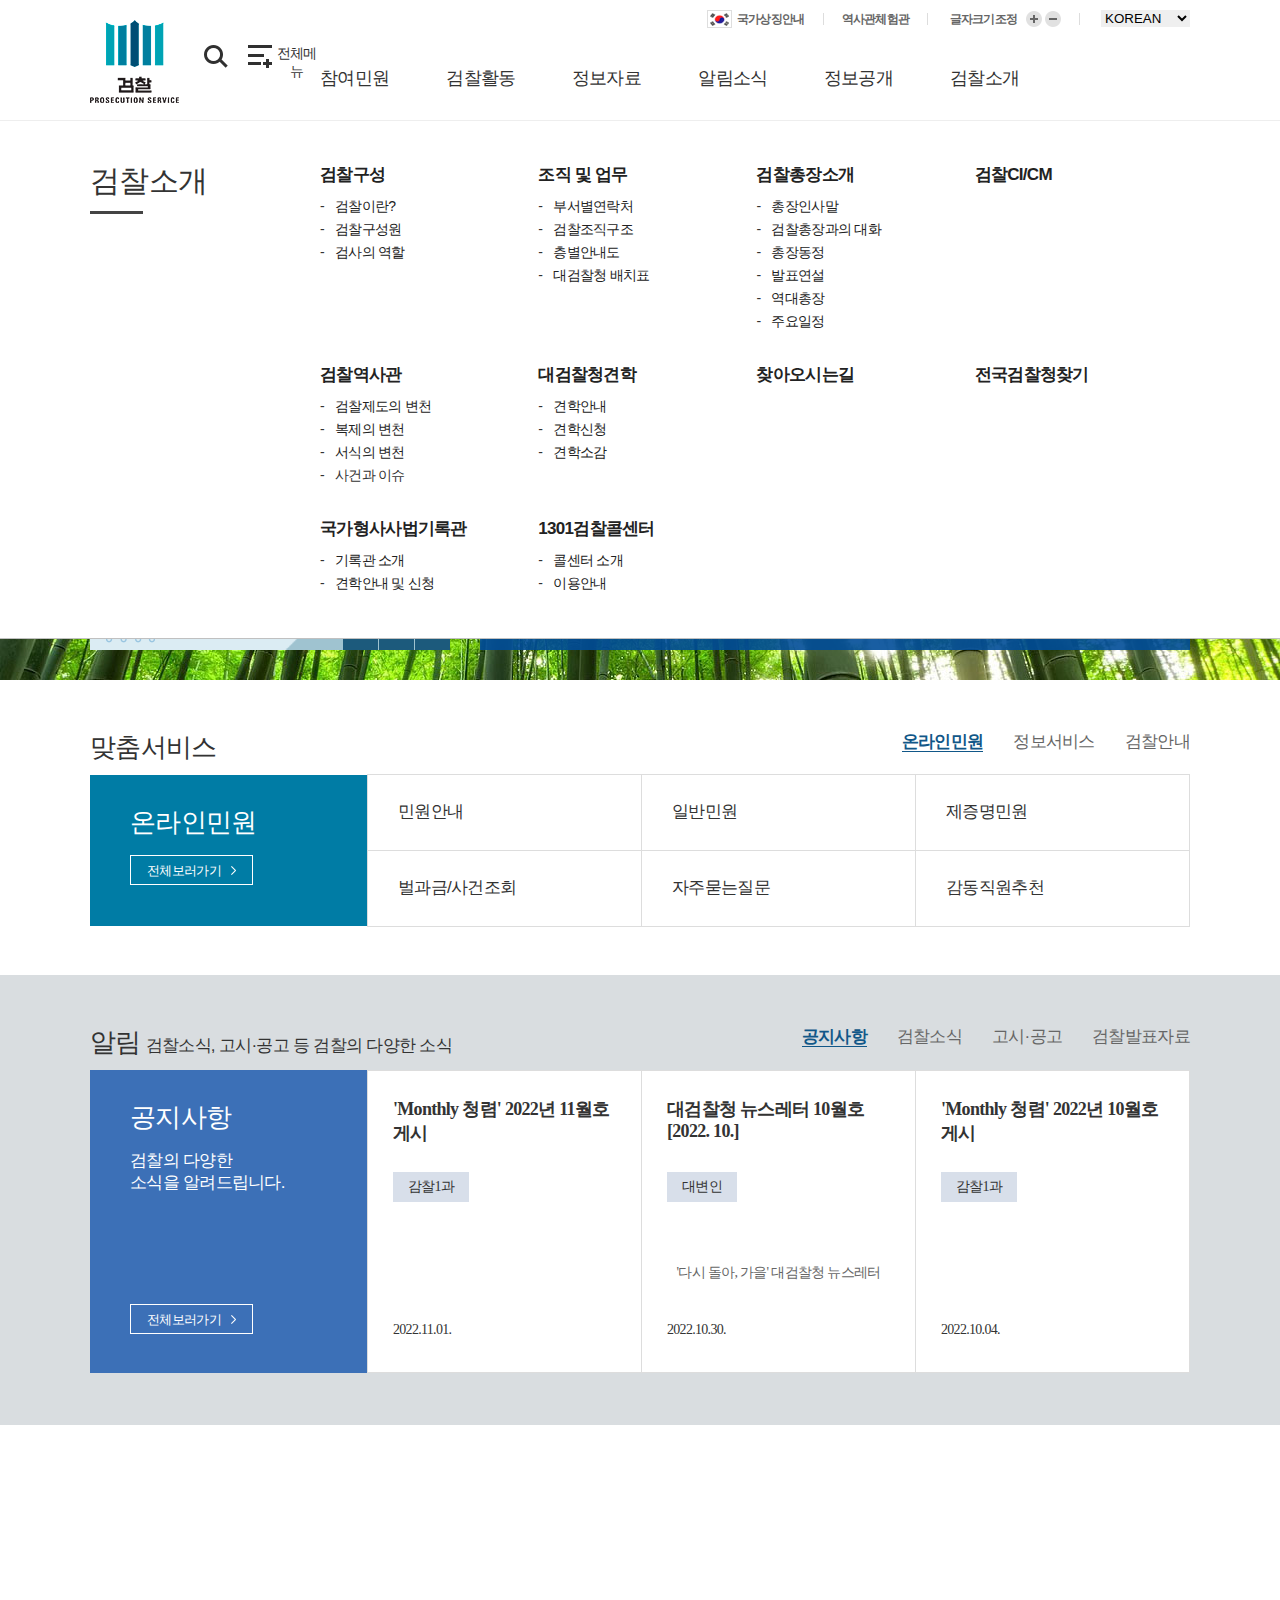
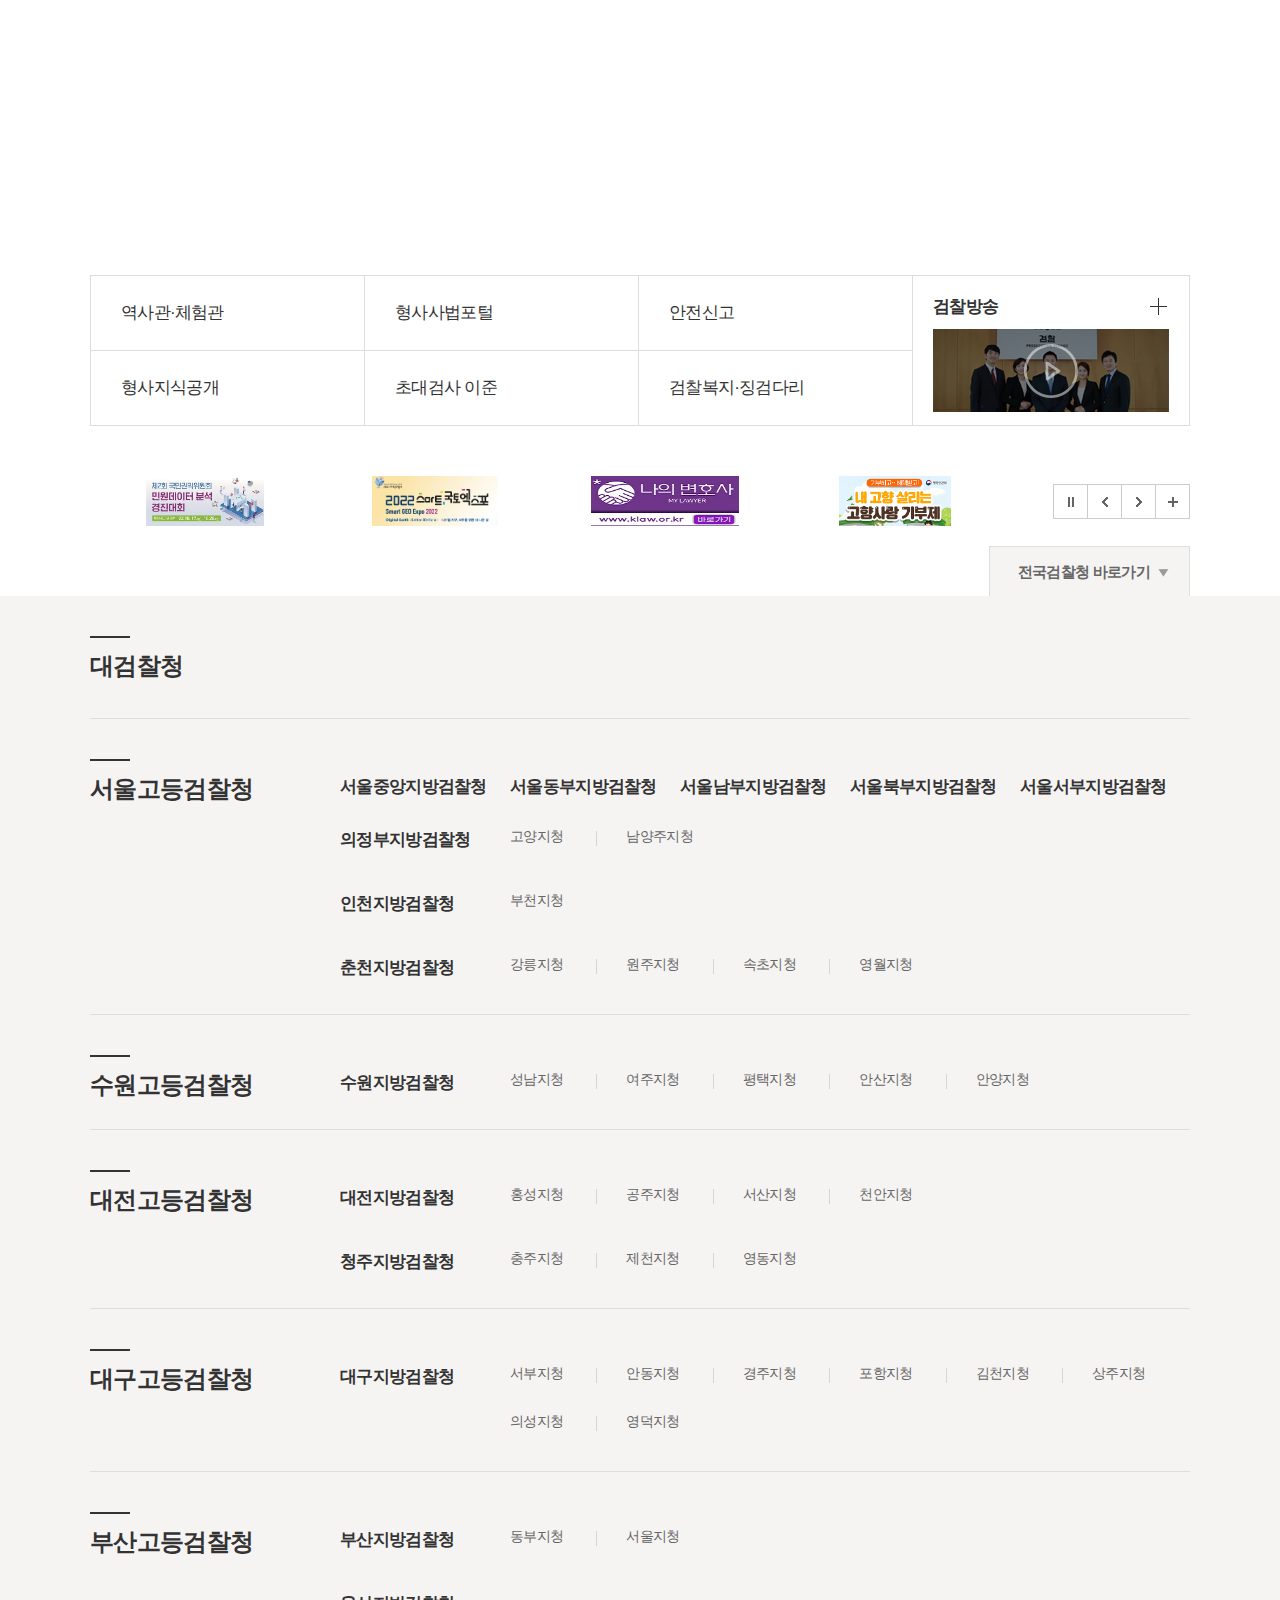
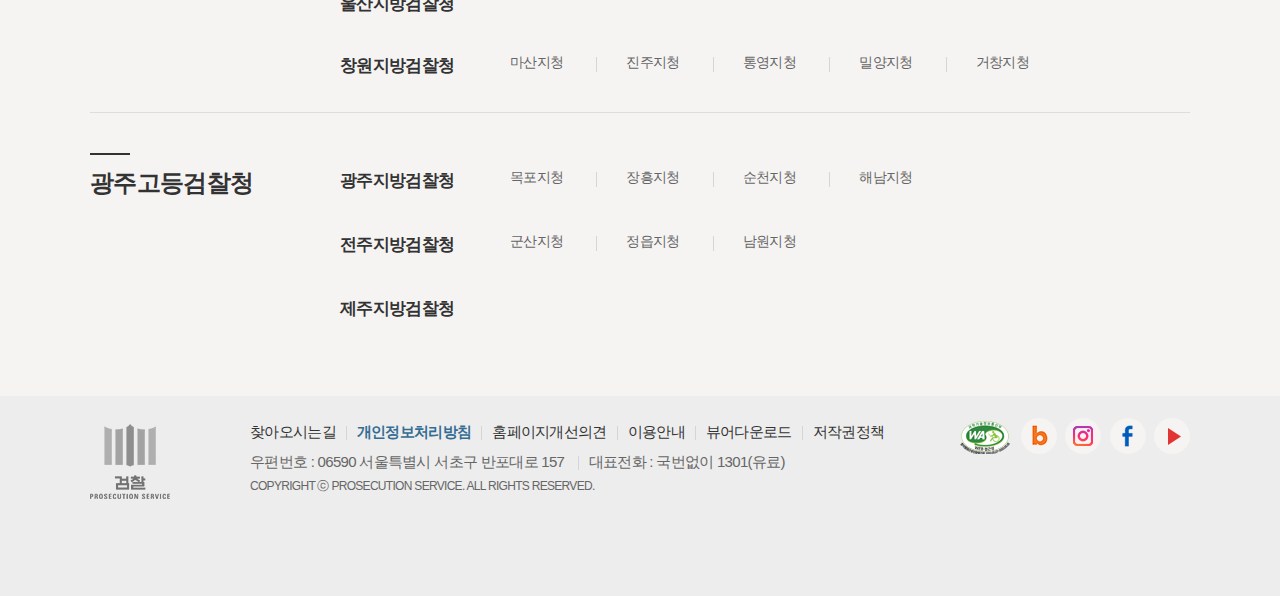
==== index.html @ 556a0e8b "프로젝트 css" ====
<!DOCTYPE HTML>
<html lang='ko'>
<head>
	<title>대검찰청</title>
	<meta charset='utf-8'>
	<meta name='Viewport' content='width=device-width, initial-scale=1.0, minimum-scale=1.0, maximum-scale=1.6'>
	<meta name='Title' content='대검찰청'>
	<meta name='Subject' content='대검찰청 클론코딩'>
	<meta name='Keywords' content='html5, css3, 웹표준, 관공소, 대검찰청'>
	<meta name='Author' content='gayeon'>
	<meta name='Publisher' content='gayeon'>
	<meta name='Description' content='웹접근성, 웹표준을 준수한 대검찰청 클론코딩 입니다.'>
	<meta name='Author-Date' content='2022/10/28'>
	<meta name='Robots' content='index,follow'>

	<link href="https://hangeul.pstatic.net/hangeul_static/css/nanum-square.css" rel="stylesheet">

	<link rel='stylesheet' href='css/reset.css'>
	<link rel='stylesheet' href='css/style.css'>
	
	<script type="text/javascript" src="https://dapi.kakao.com/v2/maps/sdk.js?appkey=0123ed88b43f3fb785af9c411b5b0fa8"></script>
	<script src="https://code.jquery.com/jquery-3.6.1.min.js"></script>
	<script src="./js/script.js" defer></script>

	<link rel='stylesheet' href='https://use.fontawesome.com/releases/v5.5.0/css/all.css' integrity='sha384-B4dIYHKNBt8Bc12p+WXckhzcICo0wtJAoU8YZTY5qE0Id1GSseTk6S+L3BlXeVIU' crossorigin='anonymous'>
	<link rel="stylesheet" href="https://cdnjs.cloudflare.com/ajax/libs/font-awesome/4.7.0/css/font-awesome.min.css">
</head>

<body>
	<ul id="skip">
		<li><a href="#header">헤더 바로가기</a></li>
		<li><a href="#nav">메뉴 바로가기</a></li>
		<li><a href="#content">내용 바로가기</a></li>
	</ul>
	<div id="wrap">
		<header id="header" class="header">
			<div class="container">
				<h1 class="logo"><a href="index.html" title="logo"><img src="./img/bg_logo.png" alt="로고"></a></h1>
				<div class="top">
					<ul>
						<li><a href="#" class="nation">국가상징안내</a></li>
						<li><a href="#">역사관체험관</a></li>
						<li class="zoom">
							<span>글자크기조정</span>
							<a href="javascript:" class="zoom-in">글자크기 더 크게</a>
							<a href="javascript:" class="zoom-out">글자크기 더 작게</a>
						</li>
						<li>
							<select name="lgSelect" id="lgSelect" title="언어선택">
								<option value="korean">korean</option>
								<option value="english">english</option>
								<option value="chinese">chinese</option>
								<option value="japanese">japanese</option>
							</select>
						</li>
					</ul>
				</div>
				<nav id="nav" class="gnbWrap">
					<div class="gnbArea">
						<ul id="gnb" class="menu active">
							<li class="dep1">
								<a href="#" title="참여민원">참여민원</a>
								<div class="dep2Box">
									<div class="dep2List">
										<span>참여민원</span>
										<div class="scroll">
											<ul>
												<li class="dep2 sub">
													<a href="#" title="민원안내">민원안내</a>
													<ul>
														<li class="dep3"><a href="#" title="민원사무 안내">민원사무 안내</a></li>
														<li class="dep3"><a href="#" title="민원서식 내려받기">민원서식 내려받기</a></li>
														<li class="dep3"><a href="#" title="사건처리절차 안내">사건처리절차 안내</a></li>
														<li class="dep3"><a href="#" title="민원서비스헌장">민원서비스헌장</a></li>
														<li class="dep3"><a href="#" title="민원안내전화">민원안내전화</a></li>
														<li class="dep3"><a href="#" title="적극행정제도 소개">적극행정제도 소개</a></li>
														<li class="dep3"><a href="#" title="적극행정 소식란">적극행정 소식란</a></li>
													</ul>
												</li>
												<li class="dep2 sub">
													<a href="#" title="일반민원">일반민원</a>
													<ul>
														<li class="dep3"><a href="#" title="이용안내">이용안내</a></li>
														<li class="dep3"><a href="#" title="민원신청/확인">민원신청/확인</a></li>
														<li class="dep3"><a href="#" title="110정부민원안내콜센터">110정부민원안내콜센터</a></li>
														<li class="dep3"><a href="#" title="공개민원 열람하기">공개민원 열람하기</a></li>
													</ul>
												</li>
												<li class="dep2"><a href="#" class="new" title="제증명민원">제증명민원</a></li>
												<li class="dep2 sub"><a href="#" title="벌과금/사건검색">벌과금/사건검색</a>
													<ul>
														<li class="dep3"><a href="#" class="new" title="사건진행상황조회">사건진행상황조회</a></li>
														<li class="dep3"><a href="#" class="new" title="벌과금납부조회">벌과금납부조회</a></li>
														<li class="dep3"><a href="#" class="new" title="재판서 및 통지서 조회">재판서 및 통지서 조회</a></li>
														<li class="dep3"><a href="#" class="new" title="가납금환급조회">가납금환급조회</a></li>
													</ul>
												</li>
												<li class="dep2"><a href="#" title="자주묻는질문">자주묻는질문</a></li>
												<li class="dep2"><a href="#" title="자유발언대">자유발언대</a></li>
												<li class="dep2 sub"><a href="#" title="감동직원추천">감동직원추천</a>
													<ul>
														<li class="dep3"><a href="#" title="국민감동직원추천">국민감동직원추천</a></li>
														<li class="dep3"><a href="#" title="추천서 작성하기">추천서 작성하기</a></li>
														<li class="dep3"><a href="#" title="내의견 보기">내의견 보기</a></li>
													</ul>
												</li>
											</ul>
										</div>
									</div>
								</div>
							</li>
							<li class="dep1">
								<a href="#" title="검찰활동">검찰활동</a>
								<div class="dep2Box">
									<div class="dep2List">
										<span>검찰활동</span>
										<div class="scroll">
											<ul>
												<li class="dep2 sub">
													<a href="#" title="주요수사활동">주요수사활동</a>
													<ul>
														<li class="dep3"><a href="#" title="부정부패수사">부정부패수사</a></li>
														<li class="dep3"><a href="#" title="회계분석 &middot; 자금추적 수사지원">회계분석 &middot; 자금추적 수사지원</a></li>
														<li class="dep3"><a href="#" title="기술유출범죄수사">기술유출범죄수사</a></li>
														<li class="dep3"><a href="#" title="범죄수익환수수사">범죄수익환수수사</a></li>
														<li class="dep3"><a href="#" title="마약 &middot; 조직폭력범죄수사">마약 &middot; 조직폭력범죄수사</a></li>
														<li class="dep3"><a href="#" title="지식재산권침해범죄수사">지식재산권침해범죄수사</a></li>
														<li class="dep3"><a href="#" title="과학수사">과학수사</a></li>
													</ul>
												</li>
												<li class="dep2 sub">
													<a href="#" title="공판 &middot; 형 집행">공판 &middot; 형 집행</a>
													<ul>
														<li class="dep3"><a href="#" title="공판활동">공판활동</a></li>
														<li class="dep3"><a href="#" title="형의 집행">형의 집행</a></li>
													</ul>
												</li>
												<li class="dep2 sub">
													<a href="#" title="지원활동">지원활동</a>
													<ul>
														<li class="dep3"><a href="#" title="소년선도보호">소년선도보호</a></li>
														<li class="dep3"><a href="#" title="피해자인권">피해자인권</a></li>
														<li class="dep3"><a href="#" title="사회공헌">사회공헌</a></li>
													</ul>
												</li>
												<li class="dep2 sub">
													<a href="#" title="국제협력">국제협력</a>
													<ul>
														<li class="dep3"><a href="#" title="검찰의 국제공조">검찰의 국제공조</a></li>
														<li class="dep3"><a href="#" title="국제협력 네트워크">국제협력 네트워크</a></li>
													</ul>
												</li>
											</ul>
										</div>
									</div>
								</div>
							</li>
							<li class="dep1">
								<a href="#" title="정보자료">정보자료</a>
								<div class="dep2Box">
									<div class="dep2List">
										<span>정보자료</span>
										<div class="scroll">
											<ul>
												<li class="dep2 sub">
													<a href="#" title="통계자료">통계자료</a>
													<ul>
														<li class="dep3"><a href="#" title="범죄분석">범죄분석</a></li>
														<li class="dep3"><a href="#" title="범죄동향리포트">범죄동향리포트</a></li>
														<li class="dep3"><a href="#" title="형사사건동향">형사사건동향</a></li>
													</ul>
												</li>
												<li class="dep2 sub">
													<a href="#" title="연구자료">연구자료</a>
													<ul>
														<li class="dep3"><a href="#" title="검찰관련 연구자료">검찰관련 연구자료</a></li>
														<li class="dep3"><a href="#" class="new" title="해외연수검사 연구논문">해외연수검사 연구논문</a></li>
														<li class="dep3"><a href="#" title="검찰연감">검찰연감</a></li>
													</ul>
												</li>
												<li class="dep2"><a href="#" title="나라지표상황판">나라지표상황판</a></li>
												<li class="dep2"><a href="#" title="훈령/예규">훈령/예규</a></li>
											</ul>
										</div>
									</div>
								</div>
							</li>
							<li class="dep1">
								<a href="#" title="알림소식">알림소식</a>
								<div class="dep2Box">
									<div class="dep2List">
										<span>알림소식</span>
										<div class="scroll">
											<ul>
												<li class="dep2"><a href="#" title="공지사항">공지사항</a></li>
												<li class="dep2"><a href="#" title="고시 &middot; 공고">고시 &middot; 공고</a></li>
												<li class="dep2"><a href="#" title="검찰발표자료">검찰발표자료</a></li>
												<li class="dep2 sub">
													<a href="#" title="검찰소식">검찰소식</a>
													<ul>
														<li class="dep3"><a href="#" title="카드뉴스">카드뉴스</a></li>
														<li class="dep3"><a href="#" class="new" title="생생영상">생생영상</a></li>
														<li class="dep3"><a href="#" title="뉴스레터">뉴스레터</a></li>
													</ul>
												</li>
											</ul>
										</div>
									</div>
								</div>
							</li>
							<li class="dep1">
								<a href="#" title="정보공개">정보공개</a>
								<div class="dep2Box">
									<div class="dep2List">
										<span>정보공개</span>
										<div class="scroll">
											<ul>
												<li class="dep2 sub">
													<a href="#" title="정보공개안내">정보공개안내</a>
													<ul>
														<li class="dep3"><a href="#" title="정보공개제도란">정보공개제도란</a></li>
														<li class="dep3"><a href="#" title="업무처리절차">업무처리절차</a></li>
														<li class="dep3"><a href="#" title="공개청구권자">공개청구권자</a></li>
														<li class="dep3"><a href="#" title="비공개 대상 정보 세부 기준">비공개 대상 정보 세부 기준</a></li>
														<li class="dep3"><a href="#" title="정보공개방법">정보공개방법</a></li>
														<li class="dep3"><a href="#" title="불복구제절차">불복구제절차</a></li>
														<li class="dep3"><a href="#" title="수수료안내">수수료안내</a></li>
														<li class="dep3"><a href="#" title="관련서식">관련서식</a></li>
													</ul>
												</li>
												<li class="dep2 sub">
													<a href="#" title="사전정보공표">사전정보공표</a>
													<ul>
														<li class="dep3"><a href="#" title="사전정보공표대상">사전정보공표대상</a></li>
													</ul>
												</li>
												<li class="dep2 sub"><a href="#" title="정보목록">정보목록</a>
													<ul>
														<li class="dep3"><a href="#" class="new" title="정보목록">정보목록</a></li>
														<li class="dep3"><a href="#" title="2014.3. 이전 검찰청 정보목록">2014.3. 이전 검찰청 정보목록</a></li>
													</ul>
												</li>
												<li class="dep2"><a href="#" title="정보공개청구">정보공개청구</a></li>
												<li class="dep2"><a href="#" title="공공데이터개방">공공데이터개방</a></li>
												<li class="dep2"><a href="#" title="정책실명제">정책실명제</a></li>
											</ul>
										</div>
									</div>
								</div>
							</li>
							<li class="dep1">
								<a href="#" title="검찰소개">검찰소개</a>
								<div class="dep2Box">
									<div class="dep2List">
										<span>검찰소개</span>
										<div class="scroll">
											<ul>
												<li class="dep2 sub">
													<a href="#" title="검찰구성">검찰구성</a>
													<ul>
														<li class="dep3"><a href="#" title="검찰이란?">검찰이란?</a></li>
														<li class="dep3"><a href="#" title="검찰구성원">검찰구성원</a></li>
														<li class="dep3"><a href="#" title="검사의 역할">검사의 역할</a></li>
													</ul>
												</li>
												<li class="dep2 sub">
													<a href="#" title="조직 및 업무">조직 및 업무</a>
													<ul>
														<li class="dep3"><a href="#" title="부서별연락처">부서별연락처</a></li>
														<li class="dep3"><a href="#" title="검찰조직구조">검찰조직구조</a></li>
														<li class="dep3"><a href="#" title="층별안내도">층별안내도</a></li>
														<li class="dep3"><a href="#" title="대검찰청 배치표">대검찰청 배치표</a></li>
													</ul>
												</li>
												<li class="dep2 sub"><a href="#" title="검찰총장소개">검찰총장소개</a>
													<ul>
														<li class="dep3"><a href="#" title="총장인사말">총장인사말</a></li>
														<li class="dep3"><a href="#" title="검찰총장과의 대화">검찰총장과의 대화</a></li>
														<li class="dep3"><a href="#" title="총장동정">총장동정</a></li>
														<li class="dep3"><a href="#" title="발표연설">발표연설</a></li>
														<li class="dep3"><a href="#" title="역대총장">역대총장</a></li>
														<li class="dep3"><a href="#" title="주요일정">주요일정</a></li>
													</ul>
												</li>
												<li class="dep2"><a href="#" title="검찰CI/CM">검찰CI/CM</a></li>
												<li class="dep2 sub">
													<a href="#" title="검찰역사관">검찰역사관</a>
													<ul>
														<li class="dep3"><a href="#" title="검찰제도의 변천">검찰제도의 변천</a></li>
														<li class="dep3"><a href="#" title="복제의 변천">복제의 변천</a></li>
														<li class="dep3"><a href="#" title="서식의 변천">서식의 변천</a></li>
														<li class="dep3"><a href="#" title="사건과 이슈"></a>사건과 이슈</li>
													</ul>
												</li>
												<li class="dep2 sub">
													<a href="#" title="대검찰청견학">대검찰청견학</a>
													<ul>
														<li class="dep3"><a href="#" title="견학안내">견학안내</a></li>
														<li class="dep3"><a href="#" title="견학신청">견학신청</a></li>
														<li class="dep3"><a href="#" title="견학소감">견학소감</a></li>
													</ul>
												</li>
												<li class="dep2"><a href="#" title="찾아오시는길">찾아오시는길</a></li>
												<li class="dep2"><a href="#" title="전국검찰청찾기">전국검찰청찾기</a></li>
												<li class="dep2 sub">
													<a href="#" title="국가형사사법기록관">국가형사사법기록관</a>
													<ul>
														<li class="dep3"><a href="#" title="기록관 소개">기록관 소개</a></li>
														<li class="dep3"><a href="#" title="견학안내 및 신청">견학안내 및 신청</a></li>
													</ul>
												</li>
												<li class="dep2 sub">
													<a href="#" title="1301검찰콜센터">1301검찰콜센터</a>
													<ul>
														<li class="dep3"><a href="#" title="콜센터 소개">콜센터 소개</a></li>
														<li class="dep3"><a href="#" title="이용안내">이용안내</a></li>
													</ul>
												</li>
											</ul>
										</div>
									</div>
								</div>
							</li>
						</ul>
					</div>
				</nav>
				<div class="moreMenu">
					<div class="search">
						<img src="./img/btn_sch.png" alt="검색">
						<div class="formBg">
							<div class="container">
								<form action="#" name="searchForm" id="searchForm" method="post">
									<div id="searchBox">
										<label for="keySearch">키워드 검색</label>
										<div id="searchArea">
											<input type="text" id="keySearch" placeholder="검색어를 입력하세요.">
											<button class="btnSearch"></button>
										</div>
									</div>
								</form>
							</div>
						</div>
					</div>
					<div class="btnAllMenu">
						<img src="./img/btn_allmenu4.png" alt="전체메뉴"><span class="menuTit">전체메뉴</span>
					</div>
				<div class="allMenuWrap">
					<div class="allMenuDim"></div>
					<div class="allMenuBox">
						<dl>
							<dt><span>검찰 PROSECUTION SERVICE</span></dt>
							<dd>
								<div class="allMenuList" style="height: 833px;">
									<ul class="allMenu menu">
										<li class="dep1">
											<div class="mainTit"><span>참여민원</span></div>
											<ul class="dep2_box">
												<li class="dep2"><a href="#" title="민원안내">민원안내</a>
													<ul class="dep3_box">
														<li class="dep3"><a href="#" title="민원사무 안내">민원사무 안내</a></li>
														<li class="dep3"><a href="#" title="민원서식 내려받기">민원서식 내려받기</a></li>
														<li class="dep3"><a href="#" title="사건처리절차 안내">사건처리절차 안내</a></li>
														<li class="dep3"><a href="#" title="민원서비스헌장">민원서비스헌장</a></li>
														<li class="dep3"><a href="#" title="민원안내전화">민원안내전화</a></li>
														<li class="dep3"><a href="#" title="적극행정제도 소개">적극행정제도 소개</a></li>
														<li class="dep3"><a href="#" title="적극행정 소식란">적극행정 소식란</a></li>
													</ul>
												</li>
												<li class="dep2"><a href="#" title="일반민원">일반민원</a>
													<ul class="dep3_box">
														<li class="dep3"><a href="#" title="이용안내">이용안내</a></li>
														<li class="dep3"><a href="#" title="민원신청/확인">민원신청/확인</a></li>
														<li class="dep3"><a href="#" title="110정부민원안내콜센터">110정부민원안내콜센터</a></li>
														<li class="dep3"><a href="#" title="공개민원 열람하기">공개민원 열람하기</a></li>
													</ul>
												</li>
												<li class="dep2"><a href="#" title="제증명민원">제증명민원</a></li>
												<li class="dep2"><a href="#" title="벌과금/사건검색">벌과금/사건검색</a>
													<ul class="dep3_box">
														<li class="dep3"><a href="#" title="사건진행상황조회">사건진행상황조회</a></li>
														<li class="dep3"><a href="#" title="벌과금납부조회">벌과금납부조회</a></li>
														<li class="dep3"><a href="#" title="재판서 및 통지서 조회">재판서 및 통지서 조회</a></li>
														<li class="dep3"><a href="#" title="가납금환급조회">가납금환급조회</a></li>
													</ul>
												</li>
												<li class="dep2"><a href="#" title="자주묻는질문">자주묻는질문</a></li>
												<li class="dep2"><a href="#" title="자유발언대">자유발언대</a></li>
												<li class="dep2"><a href="#" title="감동직원추천">감동직원추천</a>
													<ul class="dep3_box">
														<li class="dep3"><a href="#" title="국민감동직원추천">국민감동직원추천</a></li>
														<li class="dep3"><a href="#" title="추천서 작성하기">추천서 작성하기</a></li>
														<li class="dep3"><a href="#" title="내의견 보기">내의견 보기</a></li>
													</ul>
												</li>
											</ul>
										</li>
										<li class="dep1">
											<div class="mainTit"><span>검찰활동</span></div>
											<ul class="dep2_box">
												<li class="dep2"><a href="#" title="주요수사활동">주요수사활동</a>
													<ul class="dep3_box">
														<li class="dep3"><a href="#" title="부정부패수사">부정부패수사</a></li>
														<li class="dep3"><a href="#" title="회계분석 &middot; 자금추적 수사지원">회계분석 &middot; 자금추적 수사지원</a></li>
														<li class="dep3"><a href="#" title="기술유출범죄수사">기술유출범죄수사</a></li>
														<li class="dep3"><a href="#" title="범죄수익환수수사">범죄수익환수수사</a></li>
														<li class="dep3"><a href="#" title="마약 &middot; 조직폭력범죄수사">마약 &middot; 조직폭력범죄수사</a></li>
														<li class="dep3"><a href="#" title="지식재산권침해범죄수사">지식재산권침해범죄수사</a></li>
														<li class="dep3"><a href="#" title="과학수사">과학수사</a></li>
													</ul>
												</li>
												<li class="dep2"><a href="#" title="공판&middot;형 집행">공판 &middot;형집행</a>
													<ul class="dep3_box">
														<li class="dep3"><a href="#" title="공판활동">공판활동</a></li>
														<li class="dep3"><a href="#" title="형의 집행">형의 집행</a></li>
													</ul>
												</li>
												<li class="dep2"><a href="#" title="지원활동">지원활동</a>
													<ul class="dep3_box">
														<li class="dep3"><a href="#" title="소년선도보호">소년선도보호</a></li>
														<li class="dep3"><a href="#" title="피해자인권">피해자인권</a></li>
														<li class="dep3"><a href="#" title="사회공헌">사회공헌</a></li>
													</ul>
												</li>
												<li class="dep2"><a href="#" title="국제협력">국제협력</a>
													<ul class="dep3_box">
														<li class="dep3"><a href="#" title="검찰의 국제공조">검찰의 국제공조</a></li>
														<li class="dep3"><a href="#" title="국제협력 네트워크">국제협력 네트워크</a></li>
													</ul>
												</li>
											</ul>
										</li>
										<li class="dep1">
											<div class="mainTit"><span>정보자료</span></div>
											<ul class="dep2_box">
												<li class="dep2"><a href="#" title="통계자료">통계자료</a>
													<ul class="dep3_box">
														<li class="dep3"><a href="#" title="범죄분석">범죄분석</a></li>
														<li class="dep3"><a href="#" title="범죄동향리포트">범죄동향리포트</a></li>
														<li class="dep3"><a href="#" title="형사사건동향">형사사건동향</a></li>
													</ul>
												</li>
												<li class="dep2"><a href="#" title="연구자료">연구자료</a>
													<ul class="dep3_box">
														<li class="dep3"><a href="#" title="검찰관련 연구자료">검찰관련 연구자료</a></li>
														<li class="dep3"><a href="#" title="해외연수검사 연구논문">해외연수검사 연구논문</a></li>
														<li class="dep3"><a href="#" title="검찰연감">검찰연감</a></li>
													</ul>
												</li>
												<li class="dep2"><a href="#" title="나라지표상황판">나라지표상황판</a></li>
												<li class="dep2"><a href="#" title="훈령/예규">훈령/예규</a></li>
											</ul>
										</li>
										<li class="dep1">
											<div class="mainTit"><span>알림소식</span></div>
											<ul class="dep2_box">
												<li class="dep2"><a href="#" title="공지사항">공지사항</a></li>
												<li class="dep2"><a href="#" title="고시 &middot; 공고">고시 &middot; 공고</a></li>
												<li class="dep2"><a href="#" title="검찰발표자료">검찰발표자료</a></li>
												<li class="dep2"><a href="#" title="검찰소식">검찰소식</a>
													<ul class="dep3_box">
														<li class="dep3"><a href="#" title="카드뉴스">카드뉴스</a></li>
														<li class="dep3"><a href="#" title="생생영상">생생영상</a></li>
														<li class="dep3"><a href="#" title="뉴스레터">뉴스레터</a></li>
													</ul>
												</li>
											</ul>
										</li>
										<li class="dep1">
											<div class="mainTit"><span>정보공개</span></div>
											<ul class="dep2_box">
												<li class="dep2"><a href="#" title="정보공개안내">정보공개안내</a>
													<ul class="dep3_box">
														<li class="dep3"><a href="#" title="정보공개제도란">정보공개제도란</a></li>
														<li class="dep3"><a href="#" title="업무처리절차">업무처리절차</a></li>
														<li class="dep3"><a href="#" title="공개청구권자">공개청구권자</a></li>
														<li class="dep3"><a href="#" title="비공개 대상 정보 세부 기준">비공개 대상 정보 세부 기준</a></li>
														<li class="dep3"><a href="#" title="정보공개방법">정보공개방법</a></li>
														<li class="dep3"><a href="#" title="불복구제절차">불복구제절차</a></li>
														<li class="dep3"><a href="#" title="수수료안내">수수료안내</a></li>
														<li class="dep3"><a href="#" title="관련서식">관련서식</a></li>
													</ul>
												</li>
												<li class="dep2"><a href="#" title="사전정보공표">사전정보공표</a>
													<ul class="dep3_box">
														<li class="dep3"><a href="#" title="사전정보공표대상">사전정보공표대상</a></li>
													</ul>
												</li>
												<li class="dep2"><a href="#" title="정보목록">정보목록</a>
													<ul class="dep3_box">
														<li class="dep3"><a href="#" title="정보목록">정보목록</a></li>
														<li class="dep3"><a href="#" title="2014.3. 이전 검찰청 정보목록">2014.3. 이전 검찰청 정보목록</a></li>
													</ul>
												</li>
												<li class="dep2"><a href="#" title="정보공개청구">정보공개청구</a></li>
												<li class="dep2"><a href="#" title="공공데이터개방">공공데이터개방</a></li>
												<li class="dep2"><a href="#" title="정책실명제">정책실명제</a></li>
											</ul>
										</li>
										<li class="dep1">
											<div class="mainTit"><span>검찰소개</span></div>
											<ul class="dep2_box">
												<li class="dep2"><a href="#" title="검찰구성">검찰구성</a>
													<ul class="dep3_box">
														<li class="dep3"><a href="#" title="검찰이란?">검찰이란?</a></li>
														<li class="dep3"><a href="#" title="검찰구성원">검찰구성원</a></li>
														<li class="dep3"><a href="#" title="검사의 역할">검사의 역할</a></li>
													</ul>
												</li>
												<li class="dep2"><a href="#" title="조직 및 업무">조직 및 업무</a>
													<ul class="dep3_box">
														<li class="dep3"><a href="#" title="부서별연락처">부서별연락처</a></li>
														<li class="dep3"><a href="#" title="검찰조직구조">검찰조직구조</a></li>
														<li class="dep3"><a href="#" title="층별안내도">층별안내도</a></li>
														<li class="dep3"><a href="#" title="대검찰청 배치표">대검찰청 배치표</a></li>
													</ul>
												</li>
												<li class="dep2"><a href="#" title="검찰총장소개">검찰총장소개</a>
													<ul class="dep3_box">
														<li class="dep3"><a href="#" title="총장인사말">총장인사말</a></li>
														<li class="dep3"><a href="#" title="검찰총장과의 대화">검찰총장과의 대화</a></li>
														<li class="dep3"><a href="#" title="총장동정">총장동정</a></li>
														<li class="dep3"><a href="#" title="발표연설">발표연설</a></li>
														<li class="dep3"><a href="#" title="역대총장">역대총장</a></li>
														<li class="dep3"><a href="#" title="주요일정">주요일정</a></li>
													</ul>
												</li>
												<li class="dep2"><a href="#" title="검찰CI/CM">검찰CI/CM</a></li>
												<li class="dep2"><a href="#" title="검찰역사관">검찰역사관</a>
													<ul class="dep3_box">
														<li class="dep3"><a href="#" title="검찰제도의 변천">검찰제도의 변천</a></li>
														<li class="dep3"><a href="#" title="복제의 변천">복제의 변천</a></li>
														<li class="dep3"><a href="#" title="서식의 변천">서식의 변천</a></li>
														<li class="dep3"><a href="#" title="사건과 이슈"></a>사건과 이슈</li>
													</ul>
												</li>
												<li class="dep2"><a href="#" title="대검찰청견학">대검찰청견학</a>
													<ul class="dep3_box">
														<li class="dep3"><a href="#" title="견학안내">견학안내</a></li>
														<li class="dep3"><a href="#" title="견학신청">견학신청</a></li>
														<li class="dep3"><a href="#" title="견학소감">견학소감</a></li>
													</ul>
												</li>
												<li class="dep2"><a href="#" title="찾아오시는길">찾아오시는길</a></li>
												<li class="dep2"><a href="#" title="전국검찰청찾기">전국검찰청찾기</a></li>
												<li class="dep2"><a href="#" title="국가형사사법기록관">국가형사사법기록관</a>
													<ul class="dep3_box">
														<li class="dep3"><a href="#" title="기록관 소개">기록관 소개</a></li>
														<li class="dep3"><a href="#" title="견학안내 및 신청">견학안내 및 신청</a></li>
													</ul>
												</li>
												<li class="dep2"><a href="#" title="1301검찰콜센터">1301검찰콜센터</a>
													<ul class="dep3_box">
														<li class="dep3"><a href="#" title="콜센터 소개">콜센터 소개</a></li>
														<li class="dep3"><a href="#" title="">이용안내</a></li>
													</ul>
												</li>
											</ul>
										</li>
										<li class="dep1">
											<div class="mainTit"><span>이용안내</span></div>
											<ul class="dep2_box">
												<li class="dep2"><a href="#" title="이용안내">이용안내</a></li>
												<li class="dep2"><a href="#" title="홈페이지개선의견">홈페이지개선의견</a></li>
												<li class="dep2"><a href="#" title="개인정보처리방침">개인정보처리방침</a>
													<ul class="dep3_box">
														<li class="dep3"><a href="#" title="개인정보처리방침">개인정보처리방침</a></li>
														<li class="dep3"><a href="#" title="개정이력">개정이력</a></li>
													</ul>
												</li>
												<li class="dep2"><a href="#" title="저작권정책">저작권정책</a></li>
												<li class="dep2"><a href="#" title="글자크기조정안내">글자크기조정안내</a></li>
												<li class="dep2"><a href="#" title="뷰어다운로드">뷰어다운로드</a></li>
											</ul>
										</li>
									</ul>
								</div>
							</dd>
						</dl>
						<span class="allMenuClose"><a href="#">전체보기 닫기</a></span>
					</div>
				</div>
				</div>
			</div>
		</header>
		<section id="main">
			<div class="container">
				<span class="mainTitle">국민을 섬기는 검찰</span>
				<div class="innerBox">
					<div class="slideArea">
						<h2 class="ir_so">팝업존</h2>
						<ul class="slideList">
							<li><a href="#"><img src="./img/slide1.png" alt="mainSlide1"></a></li>
							<li><a href="#"><img src="./img/slide2.png" alt="mainSlide2"></a></li>
							<li><a href="#"><img src="./img/slide3.jpg" alt="mainSlide3"></a></li>
							<li><a href="#"><img src="./img/slide4.png" alt="mainSlide4"></a></li>
							<li><a href="#"><img src="./img/slide5.jpg" alt="mainSlide5"></a></li>
						</ul>
						<div class="controlArea">
							<a href="javascript:" class="btnSlidePrev"><span class="ir_pm">이전 서비스 보기</span></a>
							<a href="javascript:" class="btnSlidepp"><span class="ir_pm">재생/정지</span></a>
							<a href="javascript:" class="btnSlideNext"><span class="ir_pm">다음 서비스 보기</span></a>
						</div>
					</div>
					<div class="rollingBn">
						<h2 class="ir_so">메인롤링배너</h2>
						<div class="control">
							<div class="swipeLeft"><a href="#"></a></div>
						</div>
						<ul class="rollingList">
							<li><a href="#"><img src="./img/icon1.png" alt="나의사건조회"><span>나의사건조회</span></a></li>
							<li><a href="#"><img src="./img/icon2.png" alt="증명서발급"><span>증명서발급</span></a></li>
							<li><a href="#"><img src="./img/icon3.png" alt="민원서식"><span>민원서식</span></a></li>
							<li><a href="#"><img src="./img/icon4.png" alt="연구자료"><span>연구자료</span></a></li>
							<li><a href="#"><img src="./img/icon5.png" alt="통계자료"><span>통계자료</span></a></li>
							<li><a href="#"><img src="./img/icon6.png" alt="견학신청"><span>견학신청</span></a></li>
							<li><a href="#"><img src="./img/icon7.png" alt="이용안내"><span>이용안내</span></a></li>
						</ul>
						<div class="control">
							<div class="swipeRight"><a href="#"></a></div>
						</div>
					</div>
				</div>
			</div>
		</section>
		<main id="content">
			<div class="main_cont1">
				<div class="container">
					<div class="inner">
						<h2 class="con1Title">맞춤서비스</h2>
						<ul class="mainTap">
							<li><a href="#tapCont1" class="on">온라인민원</a></li>
							<li><a href="#tapCont2">정보서비스</a></li>
							<li><a href="#tapCont3">검찰안내</a></li>
						</ul>
						<div class="mainTabCont">
							<div class="tapCont tapCont1" id="tapCont1">
								<div class="tit">
									<h3>온라인민원</h3>
									<div class="more">
										<a href="#">전체보러가기<img src="./img/btn_more.png" alt="전체보러가기"></a>
									</div>
								</div>
								<div class="lsBox">
									<ul>
										<li><a href="#" target="_self"><span>민원안내</span></a></li>
										<li><a href="#" target="_self"><span>일반민원</span></a></li>
										<li><a href="#" target="_self"><span>제증명민원</span></a></li>
										<li><a href="#" target="_self"><span>벌과금/사건조회</span></a></li>
										<li><a href="#" target="_self"><span>자주묻는질문</span></a></li>
										<li><a href="#" target="_self"><span>감동직원추천</span></a></li>
									</ul>
								</div>
							</div>
							<div class="tapCont tapCont2" id="tapCont2">
								<div class="tit">
									<h3>정보서비스</h3>
									<div class="more">
										<a href="#"><span>전체보러가기</span></a>
									</div>
								</div>
								<div class="lsBox">
									<ul>
										<li><a href="#" target="_self"><span>정보공개안내</span></a></li>
										<li><a href="#" target="_self"><span>사전정보공표</span></a></li>
										<li><a href="#" target="_self"><span>통계자료</span></a></li>
										<li><a href="#" target="_self"><span>연구자료</span></a></li>
										<li><a href="#" target="_self"><span>훈령/예규</span></a></li>
										<li><a href="#" target="_self"><span>정보공개청구</span></a></li>
									</ul>
								</div>
							</div>
							<div class="tapCont tapCont3" id="tapCont3">
								<div class="tit">
									<h3>검찰안내</h3>
									<div class="more">
										<a href="#"><span>전체보러가기</span></a>
									</div>
								</div>
								<div class="lsBox">
									<ul>
										<li><a href="#" target="_self"><span>검찰구성</span></a></li>
										<li><a href="#" target="_self"><span>검찰청조직과업무</span></a></li>
										<li><a href="#" target="_self"><span>검찰활동</span></a></li>
										<li><a href="#" target="_self"><span>찾아오시는길</span></a></li>
										<li><a href="#" target="_self"><span>전국검찰청찾기</span></a></li>
										<li><a href="#" target="_self"><span>견학신청</span></a></li>
									</ul>
								</div>
							</div>
						</div>
					</div>
				</div>
			</div>
			<div class="main_cont2">
				<div class="container">
					<div class="inner">
						<h2 class="con2Title">알림<span>검찰소식, 고시·공고 등 검찰의 다양한 소식</span></h2>
						<ul class="mainTap">
							<li><a href="#tapCont_1" class="on">공지사항</a></li>
							<li><a href="#tapCont_2">검찰소식</a></li>
							<li><a href="#tapCont_3">고시·공고</a></li>
							<li><a href="#tapCont_4">검찰발표자료</a></li>
						</ul>
						<div class="mainTabCont">
							<div class="tapCont tapCont1" id="tapCont_1">
								<div class="tit">
									<h3>공지사항</h3>
									<p>검찰의 다양한<br>소식을 알려드립니다.</p>
									<div class="more">
										<a href="#">전체보러가기<img src="./img/btn_more.png" alt="전체보러가기"></a>
									</div>
								</div>
								<div class="reportList">
									<ul>
										<li>
											<a href="#">
												<span class="title">'Monthly 청렴' 2022년 11월호 게시</span>
												<span class="part"><span>감찰1과</span></span>
												<span class="desc">&nbsp;</span>
												<span class="info">
													<span class="date">2022.11.01.</span>
												</span>
											</a>
										</li>
										<li>
											<a href="#">
												<span class="title">대검찰청 뉴스레터 10월호[2022. 10.]</span>
												<span class="part"><span>대변인</span></span>
												<span class="desc" style="text-align: center;"><br>'다시 돌아, 가을' 대검찰청 뉴스레터</span>
												<span class="info">
													<span class="date">2022.10.30.</span>
												</span>
											</a>
										</li>
										<li>
											<a href="#">
												<span class="title">'Monthly 청렴' 2022년 10월호 게시</span>
												<span class="part"><span>감찰1과</span></span>
												<span class="desc"> &nbsp;</span>
												<span class="info">
													<span class="date">2022.10.04.</span>
												</span>
											</a>
										</li>
									</ul>
								</div>
							</div>
							<div class="tapCont tapCont2" id="tapCont_2">
								<div class="tit">
									<h3>검찰소식</h3>
									<p>검찰의 생생한<br>소식을 전달합니다.</p>
									<div class="more">
										<a href="#">전체보러가기<img src="./img/btn_more.png" alt="전체보러가기"></a>
									</div>
								</div>
								<div class="cardList">
									<ul>
										<li>
											<a href="#">
												<span class="thum"><img src="./img/news1.JPG" alt=""></span>
												<span class="info">
													<span class="title">유관기관 협력사례 3탄</span>
													<span class="desc">특허청과 대전지검의 협력으로 위조 명품 보관 및 유통 사범을 구속기소하다</span>
													<span class="date">2022.11.15.</span>
												</span>
											</a>
										</li>
										<li>
											<a href="#">
												<span class="thum"><img src="./img/news2.jpg" alt=""></span>
												<span class="info">
													<span class="title">이원석 검찰총장, 주한 중국 대사와 면담</span>
													<span class="desc">이원석 검찰총장은 오늘(11. 15.) 대검찰청을 방문한 싱하이밍 주한 중국 대사와 면담하였습니다.</span>
													<span class="date">2022.11.15.</span>
												</span>
											</a>
										</li>
										<li>
											<a href="#">
												<span class="thum"><img src="./img/news3.JPG" alt=""></span>
												<span class="info">
													<span class="title">검사, 펭수</span>
													<span class="desc">서울중앙지검에 펭수가?! 자이언트 펭TV에서 확인해보세요</span>
													<span class="date">2022.11.15.</span>
												</span>

											</a>
										</li>
									</ul>
								</div>
							</div>
							<div class="tapCont tapCont3" id="tapCont_3">
								<div class="tit">
									<h3>고시·공고</h3>
									<p>전국 검찰청의<br>고시·공고를 전달합니다.</p>
									<div class="more">
										<a href="#">전체보러가기<img src="./img/btn_more.png" alt="전체보러가기"></a>
									</div>
								</div>
								<div class="reportList">
									<ul>
										<li>
											<a href="#">
												<span class="title">벌과금 미납자 공시송달 공고</span>
												<span class="part"><span><em>서울동부지방경찰청</em>집행과</span></span>
												<span class="desc">벌과금 미납자 공시송달 공고 안내입니다.</span>
												<span class="info">
													<span class="date">2022.11.15.</span>
													<span class="file"></span>
												</span>
											</a>
										</li>
										<li>
											<a href="#">
												<span class="title">벌과금 미납에 따른 공시송달 공고</span>
												<span class="part"><span><em>대구지방경찰청</em>집행과</span></span>
												<span class="desc">벌과금 미납자에 대하여 납부독촉서 및 강제집행 예고장을 등기발송 하였으나 주소불명 등의 사유로 송달이 불가능한 대상자에 대하여 국세기본법 제11조 및 동법시행령 제7조의2 규정에 근거하여 우리청 홈페이지에 공시송달 공고합니다.</span>
												<span class="info">
													<span class="date">2022.11.15.</span>
													<span class="file"></span>
												</span>
											</a>
										</li>
										<li>
											<a href="#">
												<span class="title">2022년도 제4회 서울남부지방검찰청 공무직근로자(청원경찰) 경력경쟁채용시험 서류전형 합격자 발표 및 면접 시험 안내</span>
												<span class="part"><span><em>서울남부지방검찰청</em>총무과</span></span>
												<span style="font-size: 16px; line-height: 20px;" class="desc">2022년도 제4회 서울남부지방검찰청 공무직근로자(청원경찰) 경력경쟁채용시험 서류전형 합격자 및 면접 일정을 붙임과 같이 공고합니다.</span>
												<span class="info">
													<span class="date">2022.11.15.</span>
													<span class="file"></span>
												</span>
											</a>
										</li>
									</ul>
								</div>
							</div>
							<div class="tapCont tapCont4" id="tapCont_4">
								<div class="tit">
									<h3>검찰발표자료</h3>
									<p>전국 검찰청의<br>발표자료를 전달합니다.</p>
									<div class="more">
										<a href="#">전체보러가기<img src="./img/btn_more.png" alt="전체보러가기"></a>
									</div>
								</div>
								<div class="reportList">
									<ul>
										<li>
											<a href="#">
												<span class="title">동반자살 가장 강도사건 수사결과</span>
												<span class="part"><span><em>대전지방검찰청 서산지청</em></span></span>
												<span class="desc">&nbsp;</span>
												<span class="info">
													<span class="date">2022.11.15.</span>
													<span class="file"></span>
												</span>
											</a>
										</li>
										<li>
											<a href="#">
												<span class="title">'가짜 수산업자' 관련 청탁금지법위반 사건 수사결과</span>
												<span class="part"><span><em>서울중앙지방검찰청</em></span></span>
												<span class="desc">&nbsp;</span>
												<span class="info">
													<span class="date">2022.11.14.</span>
													<span class="file"></span>
												</span>
											</a>
										</li>
										<li>
											<a href="#">
												<span class="title">휴대폰 요금청구지 주소를 허위로 이전시켜 당내경선 여론조사에서 부정투표한 36명 기소</span>
												<span class="part"><span><em>전주지방검찰청 남원지청</em></span></span>
												<span class="desc">&nbsp;</span>
												<span class="info">
													<span class="date">2022.11.14.</span>
													<span class="file"></span>
												</span>
											</a>
										</li>
									</ul>
								</div>
							</div>
						</div>
					</div>
				</div>
			</div>
			<div id="map" style="width:100%;height:400px;"></div>
			<script>
				var container = document.getElementById('map');
				var options = {
					center: new kakao.maps.LatLng(37.4938474, 127.0050471),
					level: 3
				};
		
				var map = new kakao.maps.Map(container, options);
			</script>
			<div class="main_cont3">
				<div class="container">
					<div class="inner">
						<div class="etcCont">
							<div class="lsBox">
								<ul>
									<li><a href="#" target="_blank" title="새창열기"><span>역사관&middot;체험관</span></a></li>
									<li><a href="#" target="_blank" title="새창열기"><span>형사사법포털</span></a></li>
									<li><a href="#" target="_blank" title="새창열기"><span>안전신고</span></a></li>
									<li><a href="#" target="_blank" title="새창열기"><span>형사지식공개</span></a></li>
									<li><a href="#" target="_blank" title="새창열기"><span>초대검사 이준</span></a></li>
									<li><a href="#" target="_blank" title="새창열기"><span>검찰복지&middot;징검다리</span></a></li>
								</ul>
							</div>
							<div class="tvBox">
								<dl>
									<dt>검찰방송</dt>
									<dd>
										<a href="#" target="_blank" title="새창열기" class="more">
										</a>
										<a href="#" target="_blank" title="새창열기" class="tvImg">
											<div class="thumBox">
												<img src="./img/youtube.jpg" alt="검찰방송 다시보기">
											</div>
										</a>
									</dd>
								</dl>
							</div>
						</div>
					</div>
				</div>
			</div>
			<div class="main_cont4 relative-ban">
				<div class="container">
					<div class="rolling">
						<ul>
							<li>
								<a href="#" title="새창열기" target="_blank">
									<img src="./img/relation1.jpg" alt="유관기관1">
								</a>
							</li>
							<li>
								<a href="#" title="새창열기" target="_blank">
									<img src="./img/relation2.png" alt="유관기관2">
								</a>
							</li>
							<li>
								<a href="#" title="새창열기" target="_blank">
									<img src="./img/relation3.png" alt="유관기관3">
								</a>
							</li>
							<li>
								<a href="#" title="새창열기" target="_blank">
									<img src="./img/relation4.png" alt="유관기관4">
								</a>
							</li>
							<li>
								<a href="#" title="새창열기" target="_blank">
									<img src="./img/relation5.png" alt="유관기관5">
								</a>
							</li>
							<li>
								<a href="#" title="새창열기" target="_blank">
									<img src="./img/relation6.jpg" alt="유관기관6">
								</a>
							</li>
							<li>
								<a href="#" title="새창열기" target="_blank">
									<img src="./img/relation7.gif" alt="유관기관7">
								</a>
							</li>
							<li>
								<a href="#" title="새창열기" target="_blank">
									<img src="./img/relation8.png" alt="유관기관8">
								</a>
							</li>
							<li>
								<a href="#" title="새창열기" target="_blank">
									<img src="./img/relation9.png" alt="유관기관9">
								</a>
							</li>
							<li>
								<a href="#" title="새창열기" target="_blank">
									<img src="./img/relation10.png" alt="유관기관10">
								</a>
							</li>
						</ul>
					</div>
					<div class="ctrl">
						<button class="rlpp"><a href="javascript:">유관기관배너목록 재생/정지</a></button>
						<button class="rlPre"><a href="javascript:">유관기관배너목록 이전</a></button>
						<button class="rlNext"><a href="javascript:">유관기관배너목록 다음</a></button>
						<button class="rlPlus">유관기관배너목록 전체보기</button>
					</div>
				</div>
			</div>
			<div class="main_cont5">
				<div class="siteList">
					<div class="container">
						<div class="open">
							<a href="#">전국검찰청 바로가기</a>
						</div>
					</div>
				</div>
				<div class="popBox active">
					<div class="container">
						<dl>
							<dt>전국검찰청 바로가기</dt>
							<dd>
								<ul class="site">
									<li><a href="#" class="high solo">대검찰청</a></li>
									<li>
										<a href="#" class="high">서울고등검찰청</a>
										<div>
											<ul class="listSeoul">
												<li><a href="#">서울중앙지방검찰청</a></li>
												<li><a href="#">서울동부지방검찰청</a></li>
												<li><a href="#">서울남부지방검찰청</a></li>
												<li><a href="#">서울북부지방검찰청</a></li>
												<li><a href="#">서울서부지방검찰청</a></li>
											</ul>
										</div>
										<div>
											<a href="#" class="main">의정부지방검찰청</a>
											<ul class="s-list">
												<li><a href="#">고양지청</a></li>
												<li><a href="#">남양주지청</a></li>
											</ul>
										</div>
										<div>
											<a href="#" class="main">인천지방검찰청</a>
											<ul class="s-list">
												<li><a href="#">부천지청</a></li>
											</ul>
										</div>
										<div>
											<a href="#" class="main">춘천지방검찰청</a>
											<ul class="s-list">
												<li><a href="#">강릉지청</a></li>
												<li><a href="#">원주지청</a></li>
												<li><a href="#">속초지청</a></li>
												<li><a href="#">영월지청</a></li>
											</ul>
										</div>
									</li>
									<li>
										<a href="#" class="high">수원고등검찰청</a>
										<div>
											<a href="#" class="main">수원지방검찰청</a>
											<ul class="s-list">
												<li><a href="#">성남지청</a></li>
												<li><a href="#">여주지청</a></li>
												<li><a href="#">평택지청</a></li>
												<li><a href="#">안산지청</a></li>
												<li><a href="#">안양지청</a></li>
											</ul>
										</div>
									</li>
									<li>
										<a href="#" class="high">대전고등검찰청</a>
										<div>
											<a href="#" class="main">대전지방검찰청</a>
											<ul class="s-list">
												<li><a href="#">홍성지청</a></li>
												<li><a href="#">공주지청</a></li>
												<li><a href="#">서산지청</a></li>
												<li><a href="#">천안지청</a></li>
											</ul>
										</div>
										<div>
											<a href="#" class="main">청주지방검찰청</a>
											<ul class="s-list">
												<li><a href="#">충주지청</a></li>
												<li><a href="#">제천지청</a></li>
												<li><a href="#">영동지청</a></li>
											</ul>
										</div>
									</li>
									<li>
										<a href="#" class="high">대구고등검찰청</a>
										<div>
											<a href="#" class="main">대구지방검찰청</a>
											<ul class="s-list">
												<li><a href="#">서부지청</a></li>
												<li><a href="#">안동지청</a></li>
												<li><a href="#">경주지청</a></li>
												<li><a href="#">포항지청</a></li>
												<li><a href="#">김천지청</a></li>
												<li><a href="#">상주지청</a></li>
												<li><a href="#">의성지청</a></li>
												<li><a href="#">영덕지청</a></li>
											</ul>
										</div>
									</li>
									<li>
										<a href="#" class="high">부산고등검찰청</a>
										<div>
											<a href="#" class="main">부산지방검찰청</a>
											<ul class="s-list">
												<li><a href="#">동부지청</a></li>
												<li><a href="#">서울지청</a></li>
											</ul>
										</div>
										<div>
											<a href="#" class="main">울산지방검찰청</a>
											<ul class="s-list">
												<li><a href="#">&nbsp;</a></li>
											</ul>
										</div>
										<div>
											<a href="#" class="main">창원지방검찰청</a>
											<ul class="s-list">
												<li><a href="#">마산지청</a></li>
												<li><a href="#">진주지청</a></li>
												<li><a href="#">통영지청</a></li>
												<li><a href="#">밀양지청</a></li>
												<li><a href="#">거창지청</a></li>
											</ul>
										</div>
									</li>
									<li>
										<a href="#" class="high">광주고등검찰청</a>
										<div>
											<a href="#" class="main">광주지방검찰청</a>
											<ul class="s-list">
												<li><a href="#">목포지청</a></li>
												<li><a href="#">장흥지청</a></li>
												<li><a href="#">순천지청</a></li>
												<li><a href="#">해남지청</a></li>
											</ul>
										</div>
										<div>
											<a href="#" class="main">전주지방검찰청</a>
											<ul class="s-list">
												<li><a href="#">군산지청</a></li>
												<li><a href="#">정읍지청</a></li>
												<li><a href="#">남원지청</a></li>
											</ul>
										</div>
										<div>
											<a href="#" class="main">제주지방검찰청</a>
										</div>
									</li>
								</ul>
							</dd>
						</dl>
					</div>
				</div>
			</div>
		</main>

		<footer id="footer">
			<div class="container">
				<div class="ftInner">
					<a href="#" class="f-logo"></a>
					<ul class="ftMenu">
						<li><a href="#">찾아오시는길</a></li>
						<li><a href="#">개인정보처리방침</a></li>
						<li><a href="#">홈페이지개선의견</a></li>
						<li><a href="#">이용안내</a></li>
						<li><a href="#">뷰어다운로드</a></li>
						<li><a href="#">저작권정책</a></li>
					</ul>
					<address class="addArea">
						<span class="address">우편번호 : 06590 서울특별시 서초구 반포대로 157</span>
						<span class="call">대표전화 : 국번없이 1301(유료)</span>
					</address>
					<div class="capyright">COPYRIGHT ⓒ PROSECUTION SERVICE. ALL RIGHTS RESERVED.</div>
					<div class="btm">
						<span><a href="#" class="wa" target="_blank" title="웹접근성 인증현황 새창열림"></a></span>
						<div class="snsBox">
							<span><a href="#" class="blog" target="_blank" title="대검찰청 브이로그 새창열림"></a></span>
							<span><a href="#" class="insta" target="_blank" title="대검찰청 인스타그램 새창열림"></a></span>
							<span><a href="#" class="fb" target="_blank" title="대검찰청 페이스북 새창열림"></a></span>
							<span><a href="#" class="yt" target="_blank" title="대검찰청 유튜브 새창열림"></a></span>
						</div>
					</div>
				</div>
			</div>
		</footer>
	</div>
</div>
</body>
</html>
---- css/style.css ----
@charset "utf-8";

/* 공통속성 */
.container{width: 1100px; height: inherit; margin: 0 auto; /*  background: rgba(0,0,0,.3); */}
ul, li{list-style: none; box-sizing: border-box;}
/* 레이아웃 */
body{letter-spacing: -0.7px; font-family: "Nanumsquare","Dotum",Arial,Sans-serif; font-size: 14px; color: rgb(51, 51, 51);}
#wrap{width: 100%;}
#header{width: 100%; height: 120px;}
#main{width: 100%; height: 560px;}
#main img{display: block;}
#content{width: 100%;}
#footer{width: 100%;}



/* 헤더영역 */
.header{background: #fff; text-align: center;}
/* 메뉴영역 */
.logo{float: left; width: 89px; height: 83px; margin-top: 20px;}
.top{position: relative; top: 10px;}
.top>ul{float: right;}
.top>ul>li{float: left;}
.top>ul>li::before{display: inline-block; content: ""; width: 1px; height: 12px; background: #ddd; margin: 0 18px; vertical-align: middle;}
.top>ul>li:first-child::before{width: 0; height: 0;}
.top>ul>li>.nation:before{content: ""; background: url(../img/bg_nation.png) no-repeat top left; display: inline-block; width: 25px; height: 18px; vertical-align: middle; margin: -2px 5px 0 0;}
/* 글자크기조정 */
.top>ul>li.zoom>a{
    display: inline-block;
    width: 16px;
    height: 16px;
    overflow: hidden;
    text-indent: -9999px;
    vertical-align: middle;
}
.top>ul>li.zoom>a.zoom-in{
    background: url(../img/btn_fontsize.png) no-repeat left top;
    margin-left: 5px;
}
.top>ul>li.zoom>a.zoom-out{background: url(../img/btn_fontsize.png) no-repeat left bottom;}


.top>ul>li>#lgSelect{outline: none; border: none; text-transform: uppercase;}
.top>ul>li>#lgSelect option{text-transform: uppercase;}
.top>ul>li>a, .top>ul>li>span{display: inline-block; font-size: 12px; color: #666; font-weight: bold;}

/* 메뉴 */
.gnbWrap{position: absolute; top: 68px; left: 0; right: 0; width: 100%;}
.gnbWrap .gnbArea{width: 850px; margin: 0 auto; text-align: left;}
.menu{text-align: left;}
.gnbWrap .gnbArea .menu{display: inline-block; padding-left: 105px;}
.menu .dep1{display: inline-block;  vertical-align: top; margin-left: 53px;}
.menu .dep1:first-child{margin-left: 0;}
.menu .dep1:nth-child(even){margin-left: 54px;}
.menu a{display: inline-block;}
.menu .dep1 > a{position: relative; z-index: 100; height: 52px; font-size: 18px; line-height: 20px; color: #333;}

.menu .dep2Box{position: absolute; top: 52px; left: 0; z-index: 99; width: 100%; padding-bottom: 45px; background: #fff; border-bottom: 1px solid #c0c0c0;}
.gnbWrap .gnbArea .menu .dep2Box{border-top: 1px solid #eee;}
.menu .dep2List{width: 1100px; margin: 0 auto;}
.menu .dep2List > span{position: absolute; display: inline-block; padding: 45px 0 15px 0; font-size: 30px; line-height: 1; word-spacing: -0.5em;}
.menu .dep2List > span::after{display: block; content: ''; width: 53px; height: 2.5px; background: #444; margin-top: 15px;}
.menu .dep2List .scroll{margin: 0; padding: 0; box-sizing: border-box;}
.menu .dep2List .scroll > ul{padding: 10px 0 0 230px;}
.menu .dep2List .scroll > ul > li{display: inline-block; width: 215px; padding-top: 35px; vertical-align: top; box-sizing: border-box;}
.menu .dep2List .scroll > ul > li.dep2 > a{font-size: 17px; font-weight: bold; line-height: 1;}
.menu .dep2List .scroll > ul > li.dep2 > ul{padding-top: 15px;}
.menu .dep2List .scroll > ul > li.dep2 > ul > li{margin-top: 5px;}
.menu .dep2List .scroll > ul > li.dep2 > ul > li:first-child{margin-top: 0;}
.menu .dep2List .scroll > ul > li.dep2 > ul > li.dep3{position: relative; padding-left: 15px;}
.menu .dep2List .scroll > ul > li.dep2 > ul > li.dep3::before{position: absolute; content: '-'; top: 0; left: 0;}




.moreMenu{float: left; width: 117px; margin: 45px 0 0 25px;}
.moreMenu .search{float: left; margin-right: 20px;}
.moreMenu .search .formBg{display: none; width: 100%; height: 141px; background: #fff; position: absolute; left: 0; top: 120px; border-top: 2px solid #346d94;}
.moreMenu .search:hover .formBg{display: block;}
#searchForm{position: relative;}
#searchForm #searchBox{position: absolute; top: 45px; left: 287px;}
#searchBox label{float: left; font-size: 18px; font-weight: bold; padding-right: 20px; padding-top: 12px;}
#searchBox #searchArea{float: left; width: 430px; height: 50px; padding: 0 75px 0 28px; border-radius: 25px; border: 2px solid #5d92af; background: #f0f0f0; box-sizing: border-box;}  
#searchBox #searchArea #keySearch{width: 100%; height: 46px; background: transparent; font-size: 16px; line-height: 46px; border: none; float: left;}
#searchBox #searchArea .btnSearch{background: url(../img/btn_schs.png) no-repeat; width: 48px; height: 46px; position: absolute; top: 12px; right: 10px;}

/* 전체메뉴 */
.moreMenu .btnAllMenu>img{float: left;}

.allMenuWrap{display: none; position: fixed; z-index: 100; top: 0; right: 0; left: 0; bottom: 0; width: 100%; opacity: 1;}
.allMenuWrap .allMenuDim{position: absolute; z-index: 101; top: 0; right: 0; left: 0; bottom: 0; width: 100%; background: red; opacity: .2;}

.allMenuWrap .allMenuBox{position: absolute; z-index: 102; top: 0; right: 0; bottom: 0; width: 1100px; border-left: 1px solid #d0d0d0; background: #fff;}
.allMenuWrap .allMenuBox>dl{margin: 0; padding: 0;}
.allMenuWrap .allMenuBox>dl>dt{height: 86px; padding: 10px 0 0 50px; border-bottom: 2px solid #346d94; box-sizing: border-box;}
.allMenuWrap .allMenuBox>dl>dt>span{display: inline-block; width: 68px; height: 63px; background: url(../img/bg_allmenutit.png); overflow: hidden; text-indent: -999px;}
.allMenuWrap .allMenuBox>dl>dd{padding: 50px 45px 50px 50px; box-sizing: border-box;}
.allMenuWrap .allMenuBox>dl>dd>.allMenuList{overflow-y: auto; overflow: scroll;}
.allMenuWrap .allMenuBox>dl>dd>.allMenuList>.allMenu>.dep1{border-bottom: 1px solid #ddd; margin-top: 50px;}
.allMenuWrap .allMenuBox>dl>dd>.allMenuList>.allMenu>.dep1:nth-child(1){height: 390px; margin-top: 0;}
.allMenuWrap .allMenuBox>dl>dd>.allMenuList>.allMenu>.dep1:nth-child(2){height: 285px;}
.allMenuWrap .allMenuBox>dl>dd>.allMenuList>.allMenu>.dep1:nth-child(3){height: 185px;}
.allMenuWrap .allMenuBox>dl>dd>.allMenuList>.allMenu>.dep1:nth-child(4){height: 185px;}
.allMenuWrap .allMenuBox>dl>dd>.allMenuList>.allMenu>.dep1:nth-child(5){height: 365px;}
.allMenuWrap .allMenuBox>dl>dd>.allMenuList>.allMenu>.dep1:nth-child(6){height: 540px;}
.allMenuWrap .allMenuBox>dl>dd>.allMenuList>.allMenu>.dep1:nth-child(7){height: 215px;}

.allMenuWrap .allMenuBox>dl>dd>.allMenuList>.allMenu>.dep1>.mainTit{float: left;}
.allMenuWrap .allMenuBox>dl>dd>.allMenuList>.allMenu>.dep1>.mainTit:after{content: ""; display: block; border-bottom: 2px solid #333; width: 50px; padding-top: 7px;}
.allMenuWrap .allMenuBox>dl>dd>.allMenuList>.allMenu>.dep1>.mainTit>span{font-weight: bold; font-size: 26px; color: #333;}
.allMenuWrap .allMenuBox>dl>dd>.allMenuList>.allMenu>.dep1>.dep2_box{width: 760px; margin: 5px 0 0 136px; float: left;}
.allMenuWrap .allMenuBox>dl>dd>.allMenuList>.allMenu>.dep1>.dep2_box>.dep2{display: block; float: left; width: 190px;}
.allMenuWrap .allMenuBox>dl>dd>.allMenuList>.allMenu>.dep1>.dep2_box>.dep2>a{font-size: 17px; font-weight: bold; color: #333;}

.allMenuWrap .allMenuBox>dl>dd>.allMenuList>.allMenu>.dep1>.dep2_box>.dep2>.dep3_box{margin-top: 10px;}
.allMenuWrap .allMenuBox>dl>dd>.allMenuList>.allMenu>.dep1>.dep2_box>.dep2>.dep3_box>.dep3{padding: 2px 0;}
.allMenuWrap .allMenuBox>dl>dd>.allMenuList>.allMenu>.dep1>.dep2_box>.dep2>.dep3_box>.dep3::before{content: "-"; padding-right: 10px; font-weight: bold; padding-bottom: 3px;}


.allMenuWrap .allMenuBox .allMenuClose{position: absolute; top: 31px; right: 50px;}
.allMenuWrap .allMenuBox .allMenuClose>a{display: inline-block; width: 24px; height: 23px; background: url(../img/btn_schon.png); overflow: hidden; text-indent: -999px;}


/* 본문내용 */

#main{background: url(../img/main_image.jpg) no-repeat center center;}
#main .container .mainTitle{display: block; color: #fff; font-size: 54px; padding: 140px 0 105px 61px;}
#main .container .mainTitle::before{display: block; content: ""; border-top: 2px solid #333; width: 50px; margin-left: 5px; margin-bottom: 15px;}

/* 메인슬라이드 */
.innerBox{width: 100%; height: 180px; margin-top: 15px;}
.slideArea{width: 360px; height: 180px; background: #ddd; float:left; position: relative;}
.slideArea .slideList{width: 100%; height: 100%; overflow: hidden; position: relative;}
.slideArea .slideList li{width: 100%; height: 100%; position: absolute; top: 0; left: 100%;}
.slideArea .slideList li:first-child{left: 0;}
.slideArea .slideList li a{display: block; width: 100%; height: 100%;}
.slideArea .slideList li a img{display: block; width: 100%; height: 100%;}
.controlArea{width: 108px; height: 35px; position: absolute; bottom: 0; right: 0; }
.controlArea a{display: block; float: left; width: 35px; height: 35px; margin-left: 1px;}  
.controlArea .btnSlidePrev{background: url(../img/btn_sliderPrevIcon.png) no-repeat center center rgba(13, 79, 114, .9); float: left;}
.controlArea .btnSlidepp{background: url(../img/btn_sliderStopIcon.png) no-repeat center center rgba(13, 79, 114, .9); float: left;}
.controlArea .btnSlidepp.add{background: url(../img/btn_sliderPlayIcon.png) no-repeat center center rgba(13, 79, 114, .9); float: left;}
.controlArea .btnSlideNext{background: url(../img/btn_sliderNextIcon.png) no-repeat center center rgba(13, 79, 114, .9); float: left;}

/* 메인슬라이드메뉴 */
.rollingBn{width: 710px; height: 100%; background: #ddd; float: right; background: url(../img/bg_favorite.png) repeat left top; position: relative;}
.rollingBn .control{width: 35px; height: 45px; float: left; margin: 70px 10px 0; cursor: pointer;}
.rollingBn .control .swipeLeft{width: 35px; height: 45px; float: left; background: url(../img/btn_favorite.png) no-repeat bottom -2px left 0;}
.rollingBn .control .swipeLeft:hover{background-position: top 50% left 0;}
.rollingBn .control .swipeRight{width: 35px; height: 45px; float: right; background: url(../img/btn_favorite.png) no-repeat bottom -2px right 0;}
.rollingBn .control .swipeRight:hover{background-position: top 50% right 0;}
.rollingBn .rollingList{float: left; margin-top: 40px; width: 600px; height: 110px; overflow: hidden;}
.rollingBn .rollingList li{float: left; width: 16.666%;text-align: center;}
.rollingBn .rollingList li a{display: inline-block; text-align: center; font-size: 15px; color: #fff; font-weight: bold;}
.rollingBn .rollingList li a img{ padding-bottom: 15px;}


/* 맞춤서비스 탭 */
.main_cont1{width: 100%; background: #fff; height: 295px;}
.main_cont1 .inner{width: 100%; height: 100%; padding: 50px 0; box-sizing: border-box;}
.main_cont1 .inner h2{float: left; font-size: 26px; height: 45px;}
.main_cont1 .inner .mainTap{float: right;}
.main_cont1 .inner .mainTap>li{float: left; margin-left: 30px;}
.main_cont1 .inner .mainTap>li>a{font-size: 17px; color: #666;}
.main_cont1 .inner .mainTap>li:hover>a{color: #115788; border-bottom: 1px solid #115788;}
.main_cont1 .inner .mainTap>li>a.on{color: #115788; font-weight: bold; border-bottom: 1px solid #115788;}
.main_cont1 .inner .mainTabCont{clear: both; position: relative;}
.main_cont1 .inner .mainTabCont .tapCont{width: 100%; height: 151px; position: absolute;}
.main_cont1 .inner .mainTabCont .tapCont .tit{width: 277px; height: 100%; background: #007ca5; float: left; padding: 30px 40px; box-sizing: border-box;}
.main_cont1 .inner .mainTabCont .tapCont .tit h3{font-size: 26px; color: #fff; margin-bottom: 15px;}
.main_cont1 .inner .mainTabCont .tapCont .tit .more{display: inline-block; border: 1px solid #fff; height: 28px; line-height: 28px;}
.main_cont1 .inner .mainTabCont .tapCont .tit .more>a{font-size: 13px; color: #fff; padding: 0 16px;}
.main_cont1 .inner .mainTabCont .tapCont .tit .more>a>img{display: inline-block; margin-left: 10px;}

.main_cont1 .inner .mainTabCont .lsBox{width: 823px; height: 100%; float: left}
.main_cont1 .inner .mainTabCont .tapCont .lsBox>ul>li{width: 275px; height: 77px; float: left; border: 1px solid #ddd; margin-right: -1px; box-sizing: border-box; margin-top: -1px;}
.main_cont1 .inner .mainTabCont .tapCont .lsBox>ul>li>a{display: inline-block; width: 100%; height: 75px; font-size: 17px; line-height: 74px; padding-left: 30px; box-sizing: border-box; color: #333;}
.main_cont1 .inner .mainTabCont .tapCont .lsBox>ul>li>a:hover{color: #fff; background: #436ca9 url(../img/bg_maintab.png) no-repeat right 30px bottom 30px}



/* 알림 탭 */
.main_cont2{width: 100%; background: #d9dde0; height: 450px;}
.main_cont2 .inner{width: 100%; height: 100%; padding: 50px 0; box-sizing: border-box;}
.main_cont2 .inner h2{float: left; font-size: 26px; height: 45px;}
.main_cont2 .inner h2 span{font-size: 17px; padding-left: 5px;}
.main_cont2 .inner .mainTap{float: right;}
.main_cont2 .inner .mainTap>li{float: left; margin-left: 30px;}
.main_cont2 .inner .mainTap>li>a{font-size: 17px; color: #666;}
.main_cont2 .inner .mainTap>li>a.on{color: #115788; font-weight: bold; border-bottom: 1px solid #115788;}
.main_cont2 .inner .mainTap>li:hover>a{color: #115788; border-bottom: 1px solid #115788;}
.main_cont2 .inner .mainTabCont{clear: both; position: relative;}
.main_cont2 .inner .mainTabCont .tapCont{width: 100%; height: 303px; position: absolute;}
.main_cont2 .inner .mainTabCont .tapCont .tit{width: 277px; height: 100%; background: #3c70b7; float: left; padding: 30px 40px; box-sizing: border-box;}
.main_cont2 .inner .mainTabCont .tapCont .tit h3{font-size: 26px; color: #fff; margin-bottom: 15px;}
.main_cont2 .inner .mainTabCont .tapCont .tit p{font-size: 17px; color: #fff; line-height: 22px;}
.main_cont2 .inner .mainTabCont .tapCont .tit .more{display: inline-block; border: 1px solid #fff; height: 28px; line-height: 28px; margin-top: 110px;}
.main_cont2 .inner .mainTabCont .tapCont .tit .more>a{font-size: 13px; color: #fff; padding: 0 16px;}
.main_cont2 .inner .mainTabCont .tapCont .tit .more>a>img{display: inline-block; margin-left: 10px;}

.reportList, .cardList{font-family:"Malgun Gothic", "Sans-serif" }

.main_cont2 .inner .mainTabCont .reportList{width: 823px; height: 100%; float: left;}
.main_cont2 .inner .mainTabCont .reportList>ul>li{float: left; width: 275px; margin: 0 -1px 0 0; background: #fff;}
.main_cont2 .inner .mainTabCont .reportList>ul>li:nth-child(3n+1){margin-left: 0;}
.main_cont2 .inner .mainTabCont .reportList>ul>li>a{display: inline-block; height: 303px; padding: 26px 25px 0; box-sizing: border-box; border: 1px solid rgb(221, 221, 221); position: relative;}
.main_cont2 .inner .mainTabCont .reportList>ul>li>a:hover:after{display:block; content:''; position:absolute; top:-1px; left:-1px; right:-1px; bottom:-1px; border:2px solid #345d94; z-index:1;}
.main_cont2 .inner .mainTabCont .reportList>ul>li>a>.title{display: inline-block; font-size: 18px; font-weight: bold; overflow: hidden; white-space: normal; height: 54px; color: #333;}
.main_cont2 .inner .mainTabCont .reportList>ul>li>a>.part{display: inline-block; margin: 17px 0 8px 0; height: 48px;}
.main_cont2 .inner .mainTabCont .reportList>ul>li>a>.part>span{display: inline-block; background: #d8dfea; padding: 6px 15px; color: #333;}
.main_cont2 .inner .mainTabCont .reportList>ul>li>a>.part>span>em{display: block; color: #074a73; font-weight: bold;}
.main_cont2 .inner .mainTabCont .reportList>ul>li>a>.desc{display: inline-block; width: 223px; height: 60px; margin-top: 20px; overflow: hidden; white-space: normal; color: #666;}
.main_cont2 .inner .mainTabCont .reportList>ul>li>a>.info{display: inline-block; padding: 10px 0 15px; width: 100%; box-sizing: border-box;}
.main_cont2 .inner .mainTabCont .reportList>ul>li>a>.info>.date{bottom: 15px; color: #333; float: left;}
.main_cont2 .inner .mainTabCont .reportList>ul>li>a>.info>.file{float: right;  background:url(../img/ico_file.png) no-repeat; display: block; width: 20px; height: 18px;}

.cardList{width: 823px; height: 100%; float: left;}
.cardList>ul>li{float: left; width: 275px; margin: 0 -1px 0 0; background: #fff;}
.cardList>ul>li:nth-child(3n+1){margin-left: 0;}
.cardList>ul>li>a{display: inline-block; height: 303px; padding: 26px 25px 0; box-sizing: border-box; border: 1px solid rgb(221, 221, 221); position: relative;}
.cardList>ul>li>a:hover:after{display:block; content:''; position:absolute; top:-1px; left:-1px; right:-1px; bottom:-1px; border:2px solid #345d94; z-index:1;}
.cardList>ul>li>a>.thum>img{width: 223px; height: 135px;}
.cardList>ul>li>a>.info{display: inline-block; padding: 15px 0px 20px; width: 223px; height: 136px; box-sizing: border-box;}
.cardList>ul>li>a>.info>.title{color: rgb(51, 51, 51); overflow: hidden; font-size: 18px; font-weight: bold; display: inline-block; height: 22px; max-width: 87%;}
.cardList>ul>li>a>.info>.desc{display: inline-block; overflow: hidden; margin-top: 3px; color: rgb(102, 102, 102); height: 2.8em;}
.cardList>ul>li>a>.info>.date{display: block; padding-top: 10px; color: rgb(51, 51, 51);}



.main_cont3{width: 100%; background: #fff; height: 251px;}
.main_cont3 .inner{width: 100%; height: 100%; padding: 50px 0; box-sizing: border-box;}
.etcCont{width: 100%; height: 151px;}
.etcCont .lsBox{width: 823px; height: 100%; float: left}
.etcCont .lsBox>ul{width: 100%; height: 151px;}
.etcCont .lsBox>ul>li{width: 275px; height: 76px; float: left; border: 1px solid #ddd; margin-right: -1px; box-sizing: border-box; margin-bottom: -1px;}
.etcCont .lsBox>ul>li>a{display: inline-block; width: 100%; height: 74px; font-size: 17px; line-height: 74px; padding-left: 30px; box-sizing: border-box; color: #333;}
.etcCont .lsBox>ul>li>a:hover{color: #fff; background: #436ca9 url(../img/bg_maintab.png) no-repeat right 30px bottom 30px}
.etcCont .lsBox>ul>li>a>span{}
.etcCont .tvBox{width: 276px; height: 149px; float: left; border: 1px solid #ddd; margin-left: -1px;}
.etcCont .tvBox dl{width: 100%; height: 100%; padding: 0 20px; box-sizing: border-box; position: relative;}
.etcCont .tvBox dl dt{padding: 22px 0 14px 0; font-size: 17px; color: #333; font-weight: bold; line-height: 1;}
.etcCont .tvBox dl dd{}
.etcCont .tvBox dl dd .more{display: inline-block; width: 17px; height: 17px; background: url(../img/btn_more2.png) center center no-repeat; position: absolute; top: 22px; right: 22px;}
.etcCont .tvBox dl dd .tvImg .thumBox{width: 236px; height: 83px; position: relative;}
.etcCont .tvBox dl dd .tvImg .thumBox::after{content: ""; width: 100%; height: 100%; background: rgba(0,0,0,.5) url(../img/ico_play_off.png) no-repeat center center; position: absolute; top: 0; left: 0;}



/* 유관기관배너 */
.main_cont4{width: 100%; height: 50px; margin-bottom: 20px;}
.rolling{width: 920px; height: 50px; float: left; overflow: hidden;}
.rolling>ul{height: 100%; width: 2300px; position: relative; left: 0}
.rolling>ul>li{float: left; width: 230px;}
.rolling>ul>li>a{display: block; width: 230px; text-align: center;}
.rolling>ul>li>a>img{width: auto; margin: 0 auto; max-width: 100%; max-height: 50px;}

.ctrl{float: right; margin-top: 8px;}
.ctrl>button{float: left; display:block; width: 35px; height: 35px; border: 1px solid #ccc; overflow: hidden; text-indent: 100%; white-space: nowrap; margin-right: -1px; cursor: pointer;}
.ctrl>button:last-child{margin-right: 0;}
.ctrl>.rlpp{background: #fff url(../img/btn_relationStop.png)no-repeat center center;}
.ctrl>.rlpp.add{background: #fff url(../img/btn_relationPlay.png)no-repeat center center;}
.ctrl>.rlPre{background: #fff url(../img/btn_relationPrev.png)no-repeat center center;}
.ctrl>.rlNext{background: #fff url(../img/btn_relationNext.png)no-repeat center center;}
.ctrl>.rlPlus{background: #fff url(../img/btn_relationMore.png)no-repeat center center;}

/* 하단전체메뉴 */
.siteList{width: 100%;}
.siteList .open{width: 100%; height: 50px;}
.siteList .open>a{display: inline-block; font-size: 15px; color: #666; border: 1px solid #ddd; border-bottom: 0; padding: 0 20px 0 28px; height: 49px; line-height: 49px; float: right; background: #f6f4f3; font-weight: bold;}
.siteList .open>a::after{content: ""; display: inline-block; background: url(../img/bg_sitebtn.png) no-repeat top left; width: 11px;height: 8px;margin-left: 8px;vertical-align: middle;}
.popBox{width: 100%; height: 1400px; background: #f6f4f3;}
.popBox dl dt{display: none;}
.popBox dl dd .site{width: 100%; text-align: left; position: relative;}
.popBox dl dd .site > li{padding: 40px 0 10px 0; border-top: 1px solid #ddd; position: relative;}
.popBox dl dd .site > li:first-child{border: none;}
.popBox dl dd .site li a{display: inline-block;}
.popBox dl dd .site > li .high.solo{margin-bottom: 30px; position: relative; top: 0;}
.popBox dl dd .site > li .high{font-size: 24px; font-weight: bold; padding-top: 18px; line-height: 1; color: #333; position: absolute; top: 40px; border-top-left-radius: 0;}
.popBox dl dd .site > li .high::before{display: block; content: ""; width: 40px; height: 2px; background: #333; position: absolute; top: 0; left: 0;}
.popBox dl dd .site li div{ padding-left: 250px; padding-top: 16px;}
.popBox dl dd .site > li > div > .listSeoul > li{float: left; width: 170px; margin-bottom: 30px;}
.popBox dl dd .site > li > div > .listSeoul > li > a{font-size: 17px; font-weight: bold; color: #333;}
.popBox dl dd .site > li > div > a.main{display: inline-block; width: 170px;font-size: 17px; font-weight: bold; color: #333; float: left; margin-bottom: 30px;}
.popBox dl dd .site > li > div > .s-list{display: inline-block; width: 675px;}
.popBox dl dd .site > li > div > .s-list > li{display: inline-block; position: relative; padding: 0 30px; margin-bottom: 30px;}
.popBox dl dd .site > li > div > .s-list > li > a{color: #666;}
.popBox dl dd .site > li > div > .s-list > li::before{content: ""; width: 1px; height: 15px; background-color: #d5d5d5; vertical-align: middle; position: absolute; top: 3px; left: 0;}
.popBox dl dd .site > li > div > .s-list > li:nth-child(7n),.popBox dl dd .site > li > div > .s-list > li:first-child{padding-left: 0;}
.popBox dl dd .site > li > div > .s-list > li:nth-child(7n)::before,.popBox dl dd .site > li > div > .s-list > li:first-child::before{width: 0; height: 0;}


/* 하단영역 */
#footer{width: 100%; height: 200px; background: #ededed;}
.container .ftInner{padding: 28px 0 0 160px; position: relative; text-align: left; font-size: 15px; line-height: 1; color: #666;}
.ftInner .f-logo{display: inline-block; background: url(../img/bg_footerlogo.png); width: 80px; height: 75px; position: absolute; top: 28px; left: 0;}
.ftInner .ftMenu li{float: left;}
.ftInner .ftMenu li::before{content: ""; width: 1px; height: 14px; background: #d5d5d5; margin: 0 10px 0; display: inline-block; vertical-align: middle;}
.ftInner .ftMenu li:first-child:before{width: 0; height: 0; margin: 0;}
.ftInner .ftMenu li a{font-size: 15px; color: #333;}
.ftInner .ftMenu li:nth-child(2) a{font-weight: bold; color: #346d94;}
.ftInner .addArea{clear: both; margin: 30px 0 10px 0;}
.ftInner .addArea .call::before{content: ""; width: 1px; height: 14px; background: #d5d5d5; margin: 0 10px 0; display: inline-block; vertical-align: middle;}
.ftInner .capyright{font-size: 12px;}
.ftInner .btm span .wa{display: inline-block; overflow: hidden; width: 50px; height: 33px; background: url(../img/ico_wa.png) no-repeat top left; position: absolute; top: 25px; right: 180px;}
.ftInner .btm .snsBox{position: absolute; top: 22px; right: 0;}
.ftInner .btm .snsBox span{display: inline-block;}
.ftInner .btm .snsBox span a{overflow: hidden; display: inline-block; width: 36px; height: 36px; margin-left: 5px; border-radius: 18px;}
.ftInner .btm .snsBox span .blog{background: #f6f4f3 url(../img/bg_sns.png) no-repeat 0 0;}
.ftInner .btm .snsBox span .insta{background: #f6f4f3 url(../img/bg_sns.png) no-repeat 0 -36px;}
.ftInner .btm .snsBox span .fb{background: #f6f4f3 url(../img/bg_sns.png) no-repeat 0 -72px;}
.ftInner .btm .snsBox span .yt{background: #f6f4f3 url(../img/bg_sns.png) no-repeat 0 -108px;}
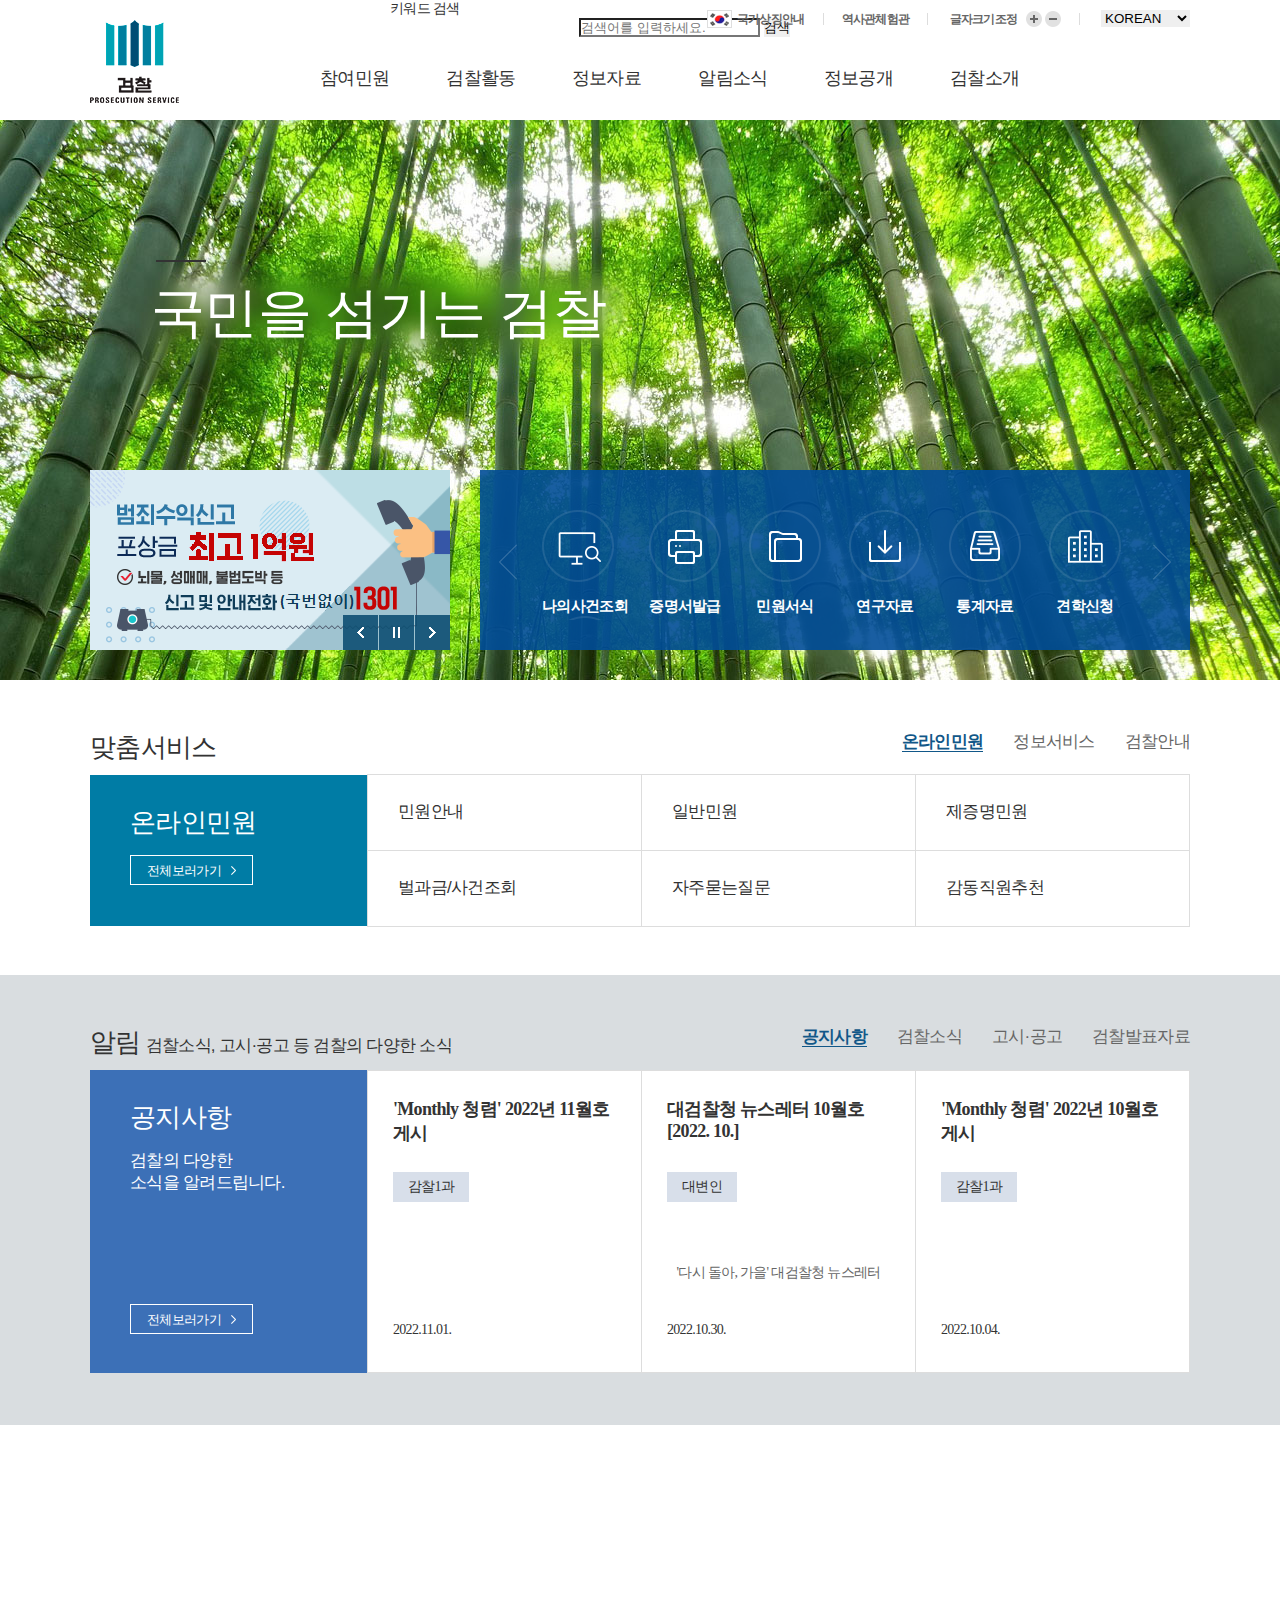
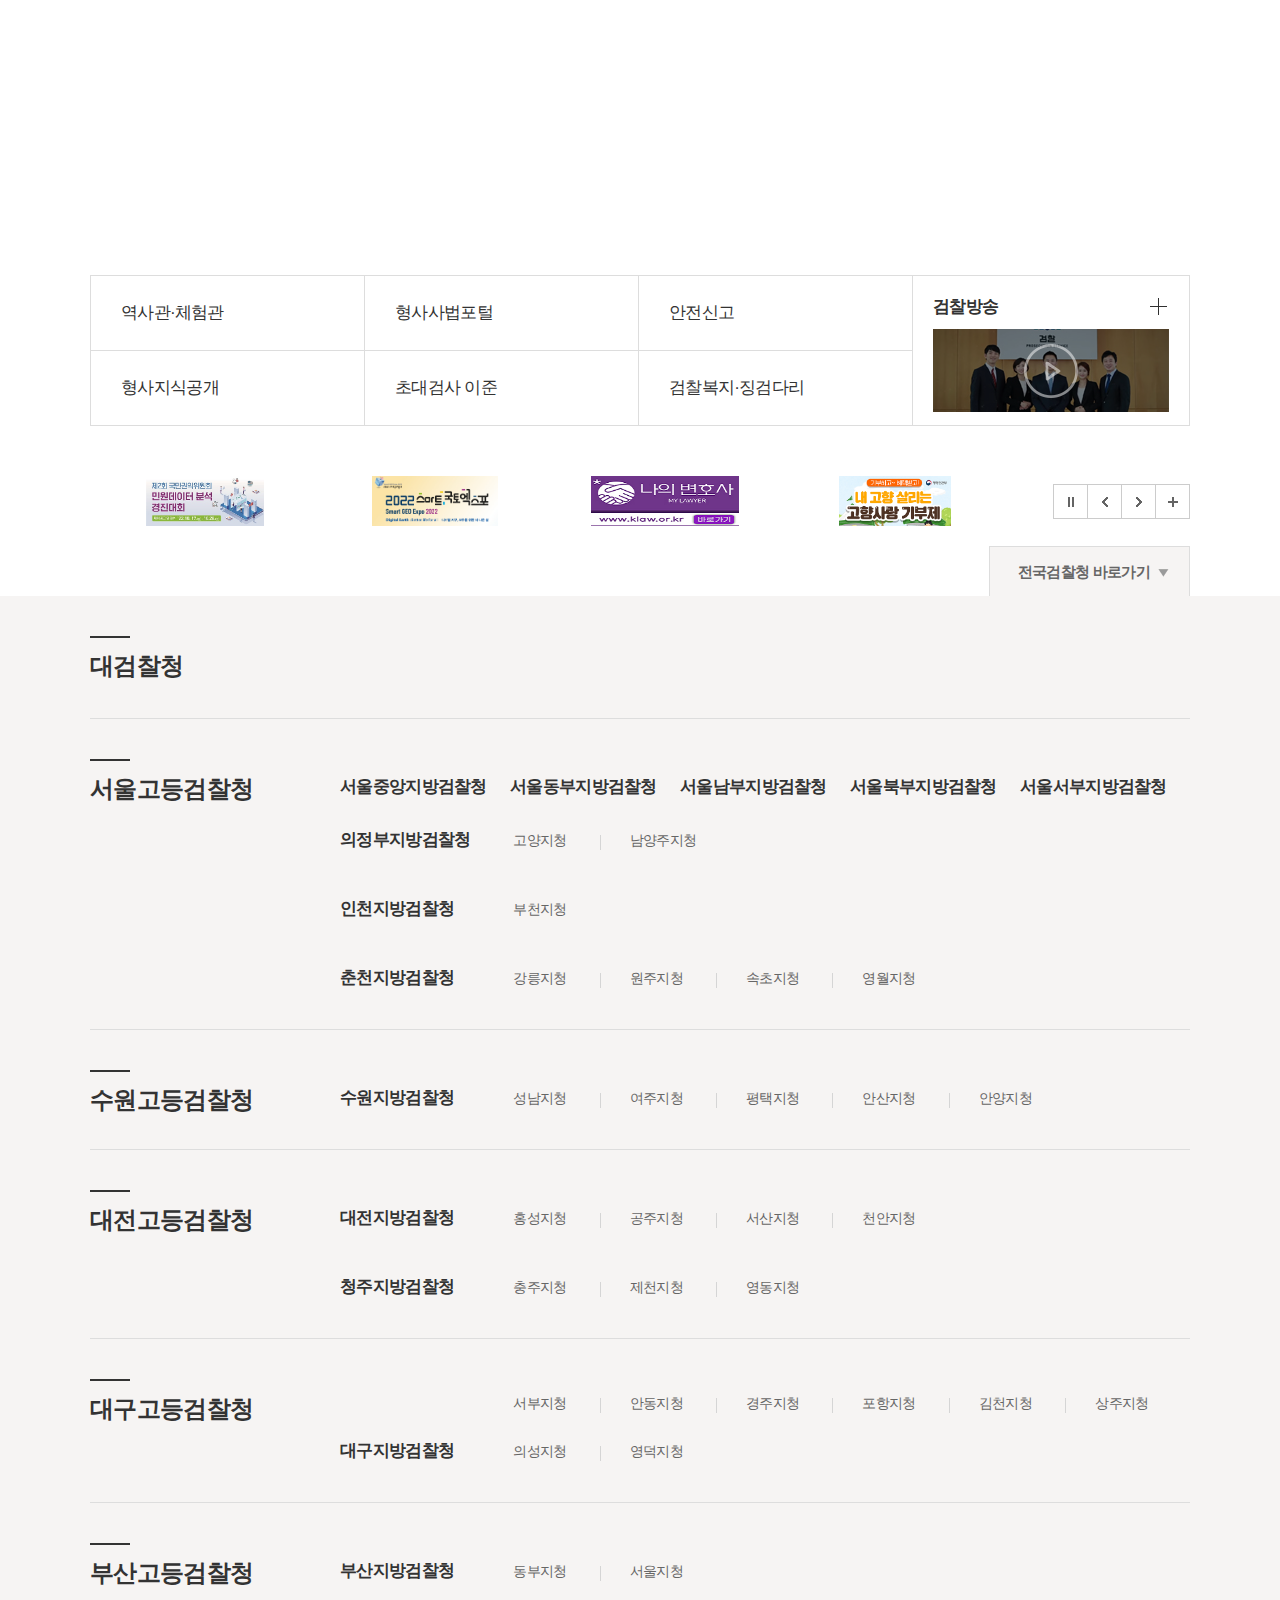
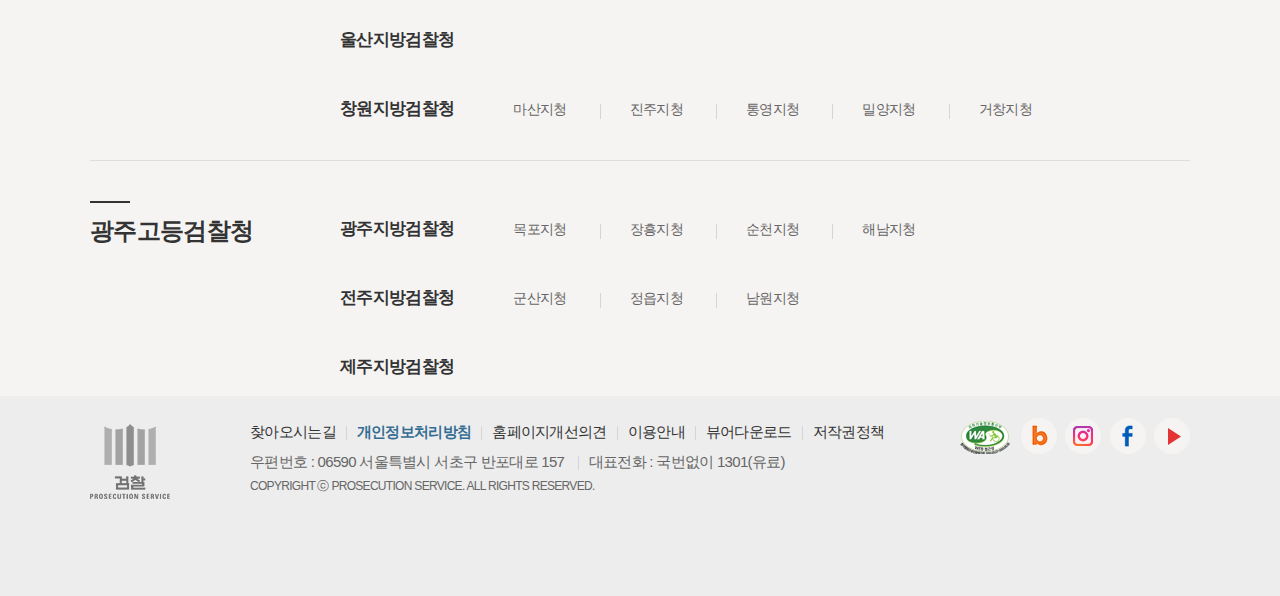
==== commit 8df2c13a: "메뉴 css/js 수정" ====
--- a/index.html
+++ b/index.html
@@ -57,7 +57,7 @@
 				</div>
 				<nav id="nav" class="gnbWrap">
 					<div class="gnbArea">
-						<ul id="gnb" class="menu active">
+						<ul id="gnb" class="menu">
 							<li class="dep1">
 								<a href="#" title="참여민원">참여민원</a>
 								<div class="dep2Box">
@@ -324,26 +324,21 @@
 						</ul>
 					</div>
 				</nav>
-				<div class="moreMenu">
-					<div class="search">
-						<img src="./img/btn_sch.png" alt="검색">
-						<div class="formBg">
-							<div class="container">
-								<form action="#" name="searchForm" id="searchForm" method="post">
-									<div id="searchBox">
-										<label for="keySearch">키워드 검색</label>
-										<div id="searchArea">
-											<input type="text" id="keySearch" placeholder="검색어를 입력하세요.">
-											<button class="btnSearch"></button>
-										</div>
-									</div>
-								</form>
+				<div class="btnIn sch">
+					<span class="btn search">
+						<a href="javascript:">검색 열기</a>
+					</span>
+				</div>
+				<div class="schWrap">
+					<div class="schArea">
+						<label for="schWordFi">키워드 검색
+							<div>
+								<input type="text" placeholder="검색어를 입력하세요." id="schWordFi" name="schWordFi">
+								<button class="btnSearch">검색</button>
 							</div>
-						</div>
-					</div>
-					<div class="btnAllMenu">
-						<img src="./img/btn_allmenu4.png" alt="전체메뉴"><span class="menuTit">전체메뉴</span>
-					</div>
+						</label>
+					</div>
+				</div>
 				<div class="allMenuWrap">
 					<div class="allMenuDim"></div>
 					<div class="allMenuBox">
@@ -578,7 +573,6 @@
 						</dl>
 						<span class="allMenuClose"><a href="#">전체보기 닫기</a></span>
 					</div>
-				</div>
 				</div>
 			</div>
 		</header>
--- a/css/style.css
+++ b/css/style.css
@@ -54,8 +54,10 @@
 .menu .dep1:nth-child(even){margin-left: 54px;}
 .menu a{display: inline-block;}
 .menu .dep1 > a{position: relative; z-index: 100; height: 52px; font-size: 18px; line-height: 20px; color: #333;}
-
-.menu .dep2Box{position: absolute; top: 52px; left: 0; z-index: 99; width: 100%; padding-bottom: 45px; background: #fff; border-bottom: 1px solid #c0c0c0;}
+.menu .dep1 > a:hover{color: #346d94;}
+.menu .dep1 > a:hover::after{display: block; position: absolute; content: ""; width: 100%; height: 4px; background: #346d94; bottom: -1px;}
+
+.menu .dep2Box{position: absolute; top: 52px; left: 0; z-index: 99; width: 100%; padding-bottom:45px; background: #fff; border-bottom: 1px solid #c0c0c0; display: none; }
 .gnbWrap .gnbArea .menu .dep2Box{border-top: 1px solid #eee;}
 .menu .dep2List{width: 1100px; margin: 0 auto;}
 .menu .dep2List > span{position: absolute; display: inline-block; padding: 45px 0 15px 0; font-size: 30px; line-height: 1; word-spacing: -0.5em;}
@@ -71,21 +73,17 @@
 .menu .dep2List .scroll > ul > li.dep2 > ul > li.dep3::before{position: absolute; content: '-'; top: 0; left: 0;}
 
 
-
-
-.moreMenu{float: left; width: 117px; margin: 45px 0 0 25px;}
-.moreMenu .search{float: left; margin-right: 20px;}
-.moreMenu .search .formBg{display: none; width: 100%; height: 141px; background: #fff; position: absolute; left: 0; top: 120px; border-top: 2px solid #346d94;}
-.moreMenu .search:hover .formBg{display: block;}
-#searchForm{position: relative;}
-#searchForm #searchBox{position: absolute; top: 45px; left: 287px;}
-#searchBox label{float: left; font-size: 18px; font-weight: bold; padding-right: 20px; padding-top: 12px;}
-#searchBox #searchArea{float: left; width: 430px; height: 50px; padding: 0 75px 0 28px; border-radius: 25px; border: 2px solid #5d92af; background: #f0f0f0; box-sizing: border-box;}  
-#searchBox #searchArea #keySearch{width: 100%; height: 46px; background: transparent; font-size: 16px; line-height: 46px; border: none; float: left;}
-#searchBox #searchArea .btnSearch{background: url(../img/btn_schs.png) no-repeat; width: 48px; height: 46px; position: absolute; top: 12px; right: 10px;}
+/* 검색 */
+.btnIn{position: absolute; top: 0; left: 50%; margin-left: -550px;}
+.btnIn .btn{position: absolute; z-index: 9;}
+.btnIn .btn.search{top: 65px; right: 110px;}
+.btnIn .btn a{display: block; width: 24px; height: 23px; text-indent: -9999px; overflow: hidden;}
+.btnIn .btn.search a{background: url(../img/btn_sch.png) no-repeat top left;}
+
+
+
 
 /* 전체메뉴 */
-.moreMenu .btnAllMenu>img{float: left;}
 
 .allMenuWrap{display: none; position: fixed; z-index: 100; top: 0; right: 0; left: 0; bottom: 0; width: 100%; opacity: 1;}
 .allMenuWrap .allMenuDim{position: absolute; z-index: 101; top: 0; right: 0; left: 0; bottom: 0; width: 100%; background: red; opacity: .2;}
@@ -235,11 +233,11 @@
 .etcCont .lsBox>ul>li{width: 275px; height: 76px; float: left; border: 1px solid #ddd; margin-right: -1px; box-sizing: border-box; margin-bottom: -1px;}
 .etcCont .lsBox>ul>li>a{display: inline-block; width: 100%; height: 74px; font-size: 17px; line-height: 74px; padding-left: 30px; box-sizing: border-box; color: #333;}
 .etcCont .lsBox>ul>li>a:hover{color: #fff; background: #436ca9 url(../img/bg_maintab.png) no-repeat right 30px bottom 30px}
-.etcCont .lsBox>ul>li>a>span{}
+
 .etcCont .tvBox{width: 276px; height: 149px; float: left; border: 1px solid #ddd; margin-left: -1px;}
 .etcCont .tvBox dl{width: 100%; height: 100%; padding: 0 20px; box-sizing: border-box; position: relative;}
 .etcCont .tvBox dl dt{padding: 22px 0 14px 0; font-size: 17px; color: #333; font-weight: bold; line-height: 1;}
-.etcCont .tvBox dl dd{}
+
 .etcCont .tvBox dl dd .more{display: inline-block; width: 17px; height: 17px; background: url(../img/btn_more2.png) center center no-repeat; position: absolute; top: 22px; right: 22px;}
 .etcCont .tvBox dl dd .tvImg .thumBox{width: 236px; height: 83px; position: relative;}
 .etcCont .tvBox dl dd .tvImg .thumBox::after{content: ""; width: 100%; height: 100%; background: rgba(0,0,0,.5) url(../img/ico_play_off.png) no-repeat center center; position: absolute; top: 0; left: 0;}
@@ -265,8 +263,8 @@
 
 /* 하단전체메뉴 */
 .siteList{width: 100%;}
-.siteList .open{width: 100%; height: 50px;}
-.siteList .open>a{display: inline-block; font-size: 15px; color: #666; border: 1px solid #ddd; border-bottom: 0; padding: 0 20px 0 28px; height: 49px; line-height: 49px; float: right; background: #f6f4f3; font-weight: bold;}
+.siteList .open{width: 100%; height: 50px; position: relative;}
+.siteList .open>a{display: inline-block; font-size: 15px; color: #666; border: 1px solid #ddd; border-bottom: 0; padding: 0 20px 0 28px; height: 49px; line-height: 49px; background: #f6f4f3; font-weight: bold; position: absolute; top: 0; right: 0;}
 .siteList .open>a::after{content: ""; display: inline-block; background: url(../img/bg_sitebtn.png) no-repeat top left; width: 11px;height: 8px;margin-left: 8px;vertical-align: middle;}
 .popBox{width: 100%; height: 1400px; background: #f6f4f3;}
 .popBox dl dt{display: none;}
@@ -280,7 +278,7 @@
 .popBox dl dd .site li div{ padding-left: 250px; padding-top: 16px;}
 .popBox dl dd .site > li > div > .listSeoul > li{float: left; width: 170px; margin-bottom: 30px;}
 .popBox dl dd .site > li > div > .listSeoul > li > a{font-size: 17px; font-weight: bold; color: #333;}
-.popBox dl dd .site > li > div > a.main{display: inline-block; width: 170px;font-size: 17px; font-weight: bold; color: #333; float: left; margin-bottom: 30px;}
+.popBox dl dd .site > li > div > a.main{display: inline-block; width: 170px;font-size: 17px; font-weight: bold; color: #333; margin-bottom: 30px;}
 .popBox dl dd .site > li > div > .s-list{display: inline-block; width: 675px;}
 .popBox dl dd .site > li > div > .s-list > li{display: inline-block; position: relative; padding: 0 30px; margin-bottom: 30px;}
 .popBox dl dd .site > li > div > .s-list > li > a{color: #666;}
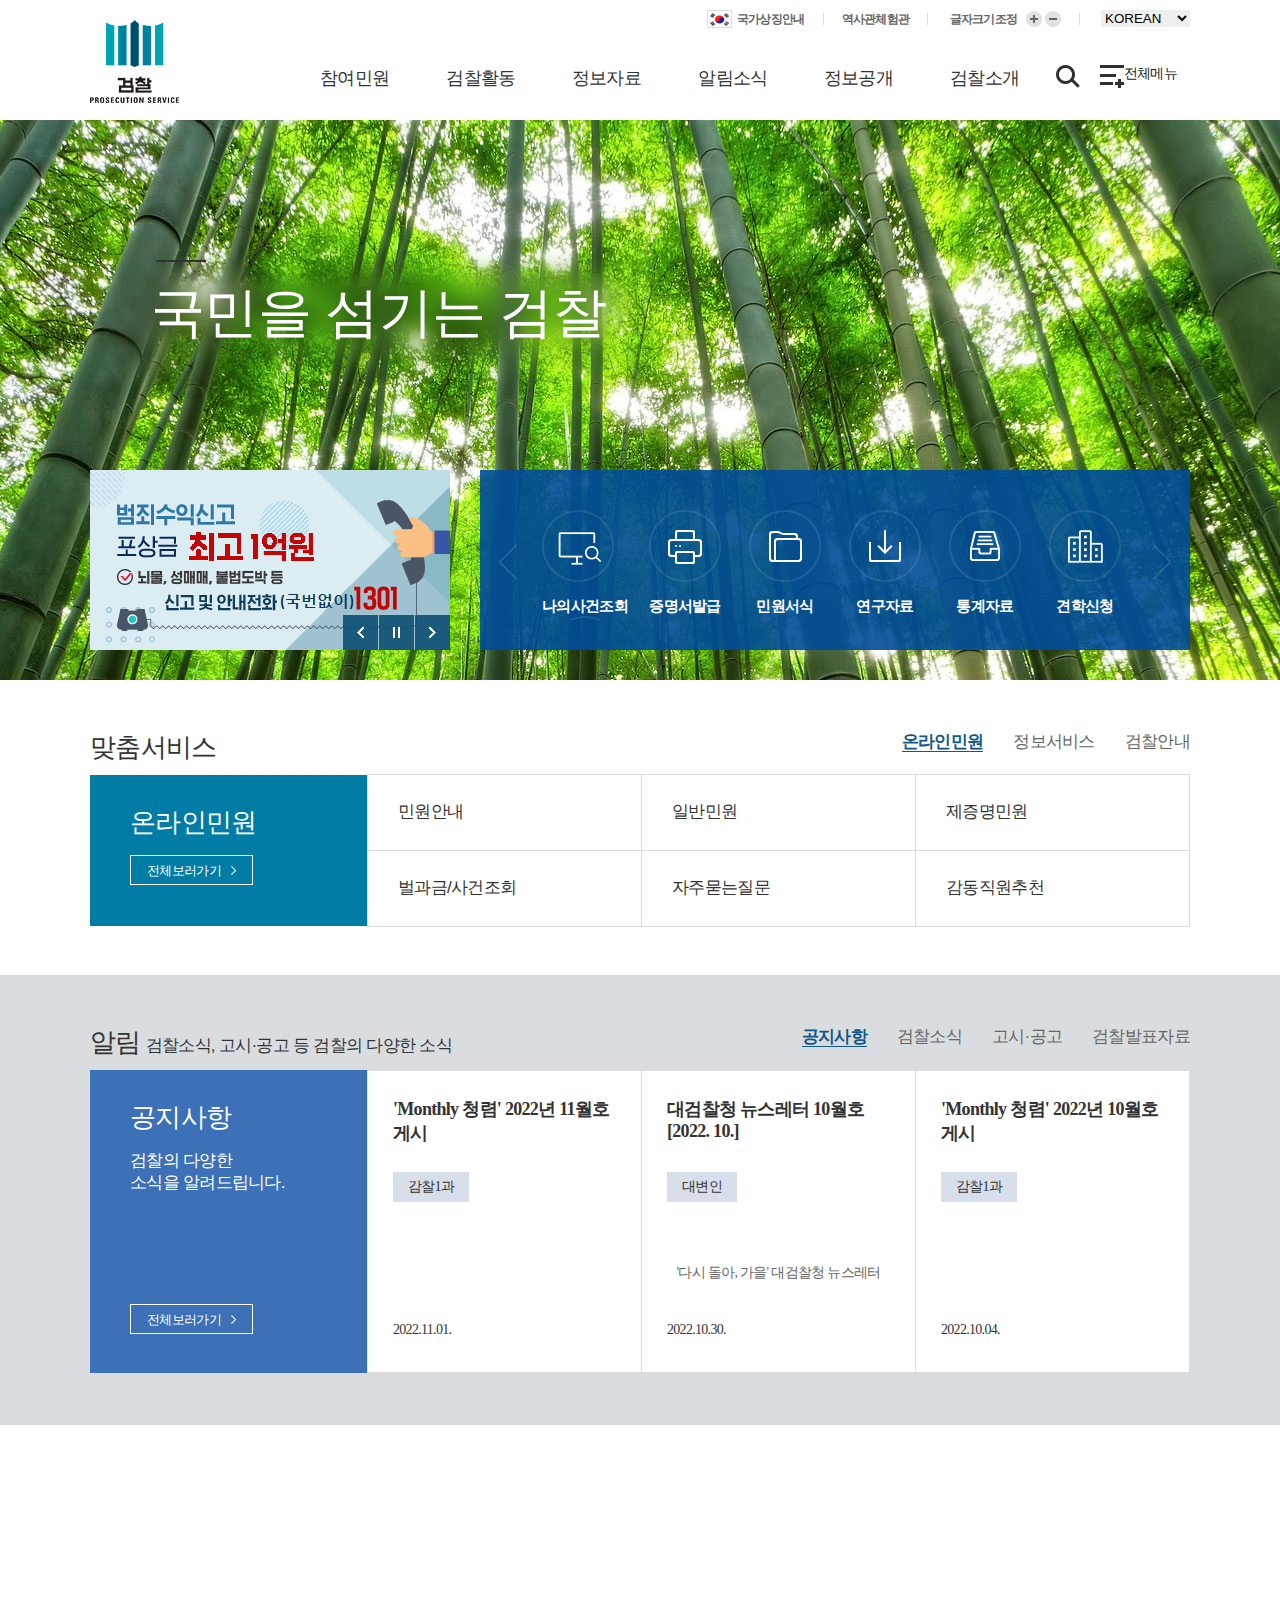
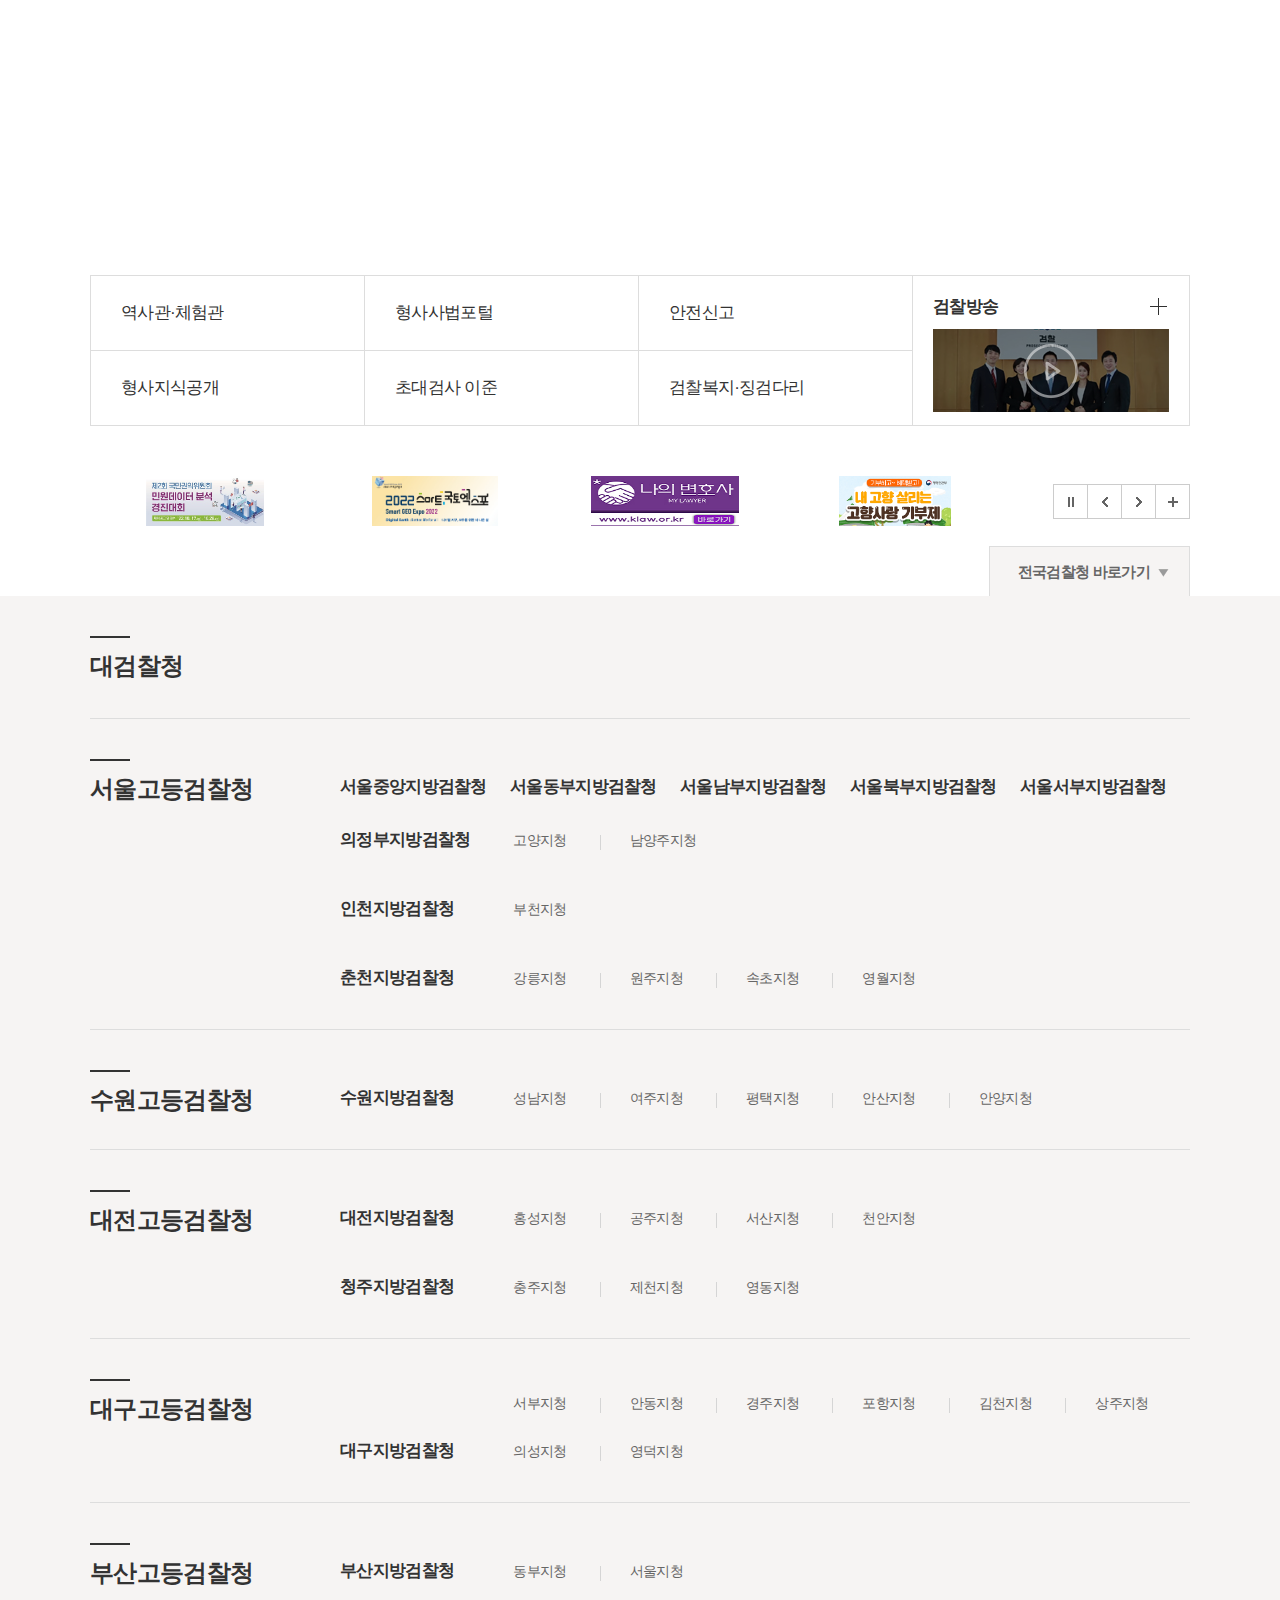
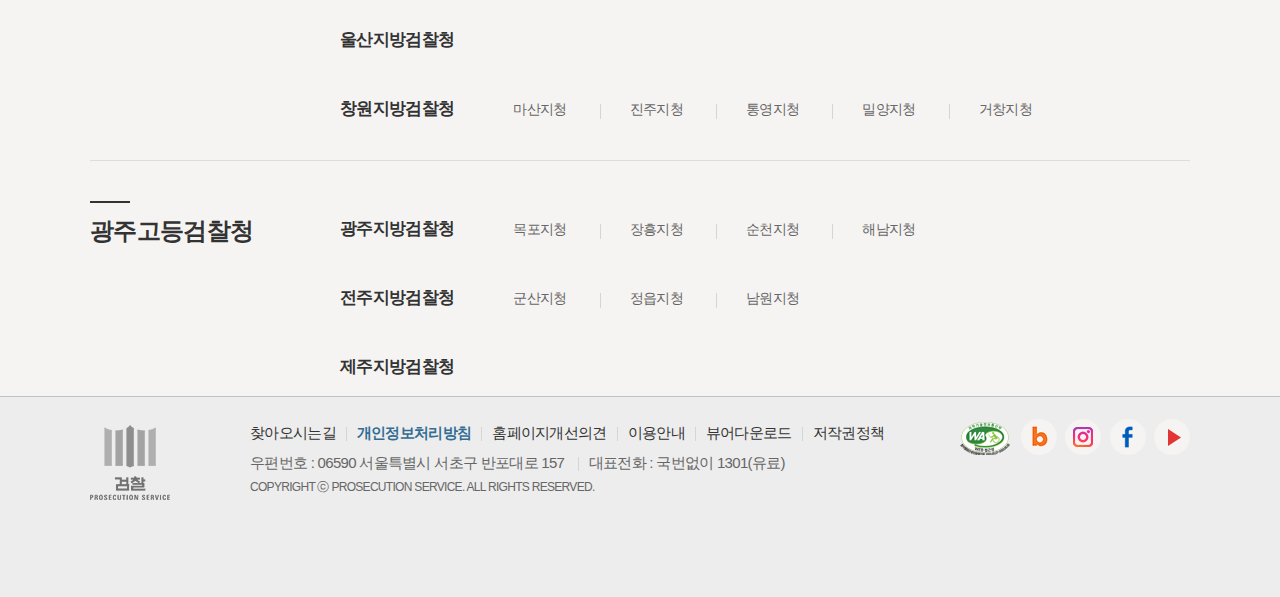
==== commit 1e53a8d0: "메뉴 수정 완료" ====
--- a/index.html
+++ b/index.html
@@ -331,241 +331,313 @@
 				</div>
 				<div class="schWrap">
 					<div class="schArea">
-						<label for="schWordFi">키워드 검색
-							<div>
-								<input type="text" placeholder="검색어를 입력하세요." id="schWordFi" name="schWordFi">
-								<button class="btnSearch">검색</button>
-							</div>
-						</label>
+						<label for="schWordFi">키워드 검색</label>
+						<div>
+							<input type="text" placeholder="검색어를 입력하세요." id="schWordFi" name="schWordFi">
+							<button class="btnSearch">검색</button>
+						</div>
 					</div>
+				</div>			
+				<div class="btnIn allmn">
+					<span class="btn allmenu">
+						<a href="#">전체메뉴</a>
+					</span>
 				</div>
-				<div class="allMenuWrap">
+				<btn class="allMenuWrap">
 					<div class="allMenuDim"></div>
 					<div class="allMenuBox">
 						<dl>
 							<dt><span>검찰 PROSECUTION SERVICE</span></dt>
 							<dd>
 								<div class="allMenuList" style="height: 833px;">
-									<ul class="allMenu menu">
+									<ul id="allMenu" class="menu">
 										<li class="dep1">
-											<div class="mainTit"><span>참여민원</span></div>
-											<ul class="dep2_box">
-												<li class="dep2"><a href="#" title="민원안내">민원안내</a>
-													<ul class="dep3_box">
-														<li class="dep3"><a href="#" title="민원사무 안내">민원사무 안내</a></li>
-														<li class="dep3"><a href="#" title="민원서식 내려받기">민원서식 내려받기</a></li>
-														<li class="dep3"><a href="#" title="사건처리절차 안내">사건처리절차 안내</a></li>
-														<li class="dep3"><a href="#" title="민원서비스헌장">민원서비스헌장</a></li>
-														<li class="dep3"><a href="#" title="민원안내전화">민원안내전화</a></li>
-														<li class="dep3"><a href="#" title="적극행정제도 소개">적극행정제도 소개</a></li>
-														<li class="dep3"><a href="#" title="적극행정 소식란">적극행정 소식란</a></li>
-													</ul>
-												</li>
-												<li class="dep2"><a href="#" title="일반민원">일반민원</a>
-													<ul class="dep3_box">
-														<li class="dep3"><a href="#" title="이용안내">이용안내</a></li>
-														<li class="dep3"><a href="#" title="민원신청/확인">민원신청/확인</a></li>
-														<li class="dep3"><a href="#" title="110정부민원안내콜센터">110정부민원안내콜센터</a></li>
-														<li class="dep3"><a href="#" title="공개민원 열람하기">공개민원 열람하기</a></li>
-													</ul>
-												</li>
-												<li class="dep2"><a href="#" title="제증명민원">제증명민원</a></li>
-												<li class="dep2"><a href="#" title="벌과금/사건검색">벌과금/사건검색</a>
-													<ul class="dep3_box">
-														<li class="dep3"><a href="#" title="사건진행상황조회">사건진행상황조회</a></li>
-														<li class="dep3"><a href="#" title="벌과금납부조회">벌과금납부조회</a></li>
-														<li class="dep3"><a href="#" title="재판서 및 통지서 조회">재판서 및 통지서 조회</a></li>
-														<li class="dep3"><a href="#" title="가납금환급조회">가납금환급조회</a></li>
-													</ul>
-												</li>
-												<li class="dep2"><a href="#" title="자주묻는질문">자주묻는질문</a></li>
-												<li class="dep2"><a href="#" title="자유발언대">자유발언대</a></li>
-												<li class="dep2"><a href="#" title="감동직원추천">감동직원추천</a>
-													<ul class="dep3_box">
-														<li class="dep3"><a href="#" title="국민감동직원추천">국민감동직원추천</a></li>
-														<li class="dep3"><a href="#" title="추천서 작성하기">추천서 작성하기</a></li>
-														<li class="dep3"><a href="#" title="내의견 보기">내의견 보기</a></li>
-													</ul>
-												</li>
-											</ul>
+											<a href="#" title="참여민원">참여민원</a>
+											<div class="dep2Box">
+												<div class="dep2List">
+													<span>참여민원</span>
+													<div class="scroll">
+														<ul>
+															<li class="dep2 sub">
+																<a href="#" title="민원안내">민원안내</a>
+																<ul>
+																	<li class="dep3"><a href="#" title="민원사무 안내">민원사무 안내</a></li>
+																	<li class="dep3"><a href="#" title="민원서식 내려받기">민원서식 내려받기</a></li>
+																	<li class="dep3"><a href="#" title="사건처리절차 안내">사건처리절차 안내</a></li>
+																	<li class="dep3"><a href="#" title="민원서비스헌장">민원서비스헌장</a></li>
+																	<li class="dep3"><a href="#" title="민원안내전화">민원안내전화</a></li>
+																	<li class="dep3"><a href="#" title="적극행정제도 소개">적극행정제도 소개</a></li>
+																	<li class="dep3"><a href="#" title="적극행정 소식란">적극행정 소식란</a></li>
+																</ul>
+															</li>
+															<li class="dep2 sub">
+																<a href="#" title="일반민원">일반민원</a>
+																<ul>
+																	<li class="dep3"><a href="#" title="이용안내">이용안내</a></li>
+																	<li class="dep3"><a href="#" title="민원신청/확인">민원신청/확인</a></li>
+																	<li class="dep3"><a href="#" title="110정부민원안내콜센터">110정부민원안내콜센터</a></li>
+																	<li class="dep3"><a href="#" title="공개민원 열람하기">공개민원 열람하기</a></li>
+																</ul>
+															</li>
+															<li class="dep2"><a href="#" class="new" title="제증명민원">제증명민원</a></li>
+															<li class="dep2 sub"><a href="#" title="벌과금/사건검색">벌과금/사건검색</a>
+																<ul>
+																	<li class="dep3"><a href="#" class="new" title="사건진행상황조회">사건진행상황조회</a></li>
+																	<li class="dep3"><a href="#" class="new" title="벌과금납부조회">벌과금납부조회</a></li>
+																	<li class="dep3"><a href="#" class="new" title="재판서 및 통지서 조회">재판서 및 통지서 조회</a></li>
+																	<li class="dep3"><a href="#" class="new" title="가납금환급조회">가납금환급조회</a></li>
+																</ul>
+															</li>
+															<li class="dep2"><a href="#" title="자주묻는질문">자주묻는질문</a></li>
+															<li class="dep2"><a href="#" title="자유발언대">자유발언대</a></li>
+															<li class="dep2 sub"><a href="#" title="감동직원추천">감동직원추천</a>
+																<ul>
+																	<li class="dep3"><a href="#" title="국민감동직원추천">국민감동직원추천</a></li>
+																	<li class="dep3"><a href="#" title="추천서 작성하기">추천서 작성하기</a></li>
+																	<li class="dep3"><a href="#" title="내의견 보기">내의견 보기</a></li>
+																</ul>
+															</li>
+														</ul>
+													</div>
+												</div>
+											</div>
 										</li>
 										<li class="dep1">
-											<div class="mainTit"><span>검찰활동</span></div>
-											<ul class="dep2_box">
-												<li class="dep2"><a href="#" title="주요수사활동">주요수사활동</a>
-													<ul class="dep3_box">
-														<li class="dep3"><a href="#" title="부정부패수사">부정부패수사</a></li>
-														<li class="dep3"><a href="#" title="회계분석 &middot; 자금추적 수사지원">회계분석 &middot; 자금추적 수사지원</a></li>
-														<li class="dep3"><a href="#" title="기술유출범죄수사">기술유출범죄수사</a></li>
-														<li class="dep3"><a href="#" title="범죄수익환수수사">범죄수익환수수사</a></li>
-														<li class="dep3"><a href="#" title="마약 &middot; 조직폭력범죄수사">마약 &middot; 조직폭력범죄수사</a></li>
-														<li class="dep3"><a href="#" title="지식재산권침해범죄수사">지식재산권침해범죄수사</a></li>
-														<li class="dep3"><a href="#" title="과학수사">과학수사</a></li>
-													</ul>
-												</li>
-												<li class="dep2"><a href="#" title="공판&middot;형 집행">공판 &middot;형집행</a>
-													<ul class="dep3_box">
-														<li class="dep3"><a href="#" title="공판활동">공판활동</a></li>
-														<li class="dep3"><a href="#" title="형의 집행">형의 집행</a></li>
-													</ul>
-												</li>
-												<li class="dep2"><a href="#" title="지원활동">지원활동</a>
-													<ul class="dep3_box">
-														<li class="dep3"><a href="#" title="소년선도보호">소년선도보호</a></li>
-														<li class="dep3"><a href="#" title="피해자인권">피해자인권</a></li>
-														<li class="dep3"><a href="#" title="사회공헌">사회공헌</a></li>
-													</ul>
-												</li>
-												<li class="dep2"><a href="#" title="국제협력">국제협력</a>
-													<ul class="dep3_box">
-														<li class="dep3"><a href="#" title="검찰의 국제공조">검찰의 국제공조</a></li>
-														<li class="dep3"><a href="#" title="국제협력 네트워크">국제협력 네트워크</a></li>
-													</ul>
-												</li>
-											</ul>
+											<a href="#" title="검찰활동">검찰활동</a>
+											<div class="dep2Box">
+												<div class="dep2List">
+													<span>검찰활동</span>
+													<div class="scroll">
+														<ul>
+															<li class="dep2 sub">
+																<a href="#" title="주요수사활동">주요수사활동</a>
+																<ul>
+																	<li class="dep3"><a href="#" title="부정부패수사">부정부패수사</a></li>
+																	<li class="dep3"><a href="#" title="회계분석 &middot; 자금추적 수사지원">회계분석 &middot; 자금추적 수사지원</a></li>
+																	<li class="dep3"><a href="#" title="기술유출범죄수사">기술유출범죄수사</a></li>
+																	<li class="dep3"><a href="#" title="범죄수익환수수사">범죄수익환수수사</a></li>
+																	<li class="dep3"><a href="#" title="마약 &middot; 조직폭력범죄수사">마약 &middot; 조직폭력범죄수사</a></li>
+																	<li class="dep3"><a href="#" title="지식재산권침해범죄수사">지식재산권침해범죄수사</a></li>
+																	<li class="dep3"><a href="#" title="과학수사">과학수사</a></li>
+																</ul>
+															</li>
+															<li class="dep2 sub">
+																<a href="#" title="공판 &middot; 형 집행">공판 &middot; 형 집행</a>
+																<ul>
+																	<li class="dep3"><a href="#" title="공판활동">공판활동</a></li>
+																	<li class="dep3"><a href="#" title="형의 집행">형의 집행</a></li>
+																</ul>
+															</li>
+															<li class="dep2 sub">
+																<a href="#" title="지원활동">지원활동</a>
+																<ul>
+																	<li class="dep3"><a href="#" title="소년선도보호">소년선도보호</a></li>
+																	<li class="dep3"><a href="#" title="피해자인권">피해자인권</a></li>
+																	<li class="dep3"><a href="#" title="사회공헌">사회공헌</a></li>
+																</ul>
+															</li>
+															<li class="dep2 sub">
+																<a href="#" title="국제협력">국제협력</a>
+																<ul>
+																	<li class="dep3"><a href="#" title="검찰의 국제공조">검찰의 국제공조</a></li>
+																	<li class="dep3"><a href="#" title="국제협력 네트워크">국제협력 네트워크</a></li>
+																</ul>
+															</li>
+														</ul>
+													</div>
+												</div>
+											</div>
 										</li>
 										<li class="dep1">
-											<div class="mainTit"><span>정보자료</span></div>
-											<ul class="dep2_box">
-												<li class="dep2"><a href="#" title="통계자료">통계자료</a>
-													<ul class="dep3_box">
-														<li class="dep3"><a href="#" title="범죄분석">범죄분석</a></li>
-														<li class="dep3"><a href="#" title="범죄동향리포트">범죄동향리포트</a></li>
-														<li class="dep3"><a href="#" title="형사사건동향">형사사건동향</a></li>
-													</ul>
-												</li>
-												<li class="dep2"><a href="#" title="연구자료">연구자료</a>
-													<ul class="dep3_box">
-														<li class="dep3"><a href="#" title="검찰관련 연구자료">검찰관련 연구자료</a></li>
-														<li class="dep3"><a href="#" title="해외연수검사 연구논문">해외연수검사 연구논문</a></li>
-														<li class="dep3"><a href="#" title="검찰연감">검찰연감</a></li>
-													</ul>
-												</li>
-												<li class="dep2"><a href="#" title="나라지표상황판">나라지표상황판</a></li>
-												<li class="dep2"><a href="#" title="훈령/예규">훈령/예규</a></li>
-											</ul>
+											<a href="#" title="정보자료">정보자료</a>
+											<div class="dep2Box">
+												<div class="dep2List">
+													<span>정보자료</span>
+													<div class="scroll">
+														<ul>
+															<li class="dep2 sub">
+																<a href="#" title="통계자료">통계자료</a>
+																<ul>
+																	<li class="dep3"><a href="#" title="범죄분석">범죄분석</a></li>
+																	<li class="dep3"><a href="#" title="범죄동향리포트">범죄동향리포트</a></li>
+																	<li class="dep3"><a href="#" title="형사사건동향">형사사건동향</a></li>
+																</ul>
+															</li>
+															<li class="dep2 sub">
+																<a href="#" title="연구자료">연구자료</a>
+																<ul>
+																	<li class="dep3"><a href="#" title="검찰관련 연구자료">검찰관련 연구자료</a></li>
+																	<li class="dep3"><a href="#" class="new" title="해외연수검사 연구논문">해외연수검사 연구논문</a></li>
+																	<li class="dep3"><a href="#" title="검찰연감">검찰연감</a></li>
+																</ul>
+															</li>
+															<li class="dep2"><a href="#" title="나라지표상황판">나라지표상황판</a></li>
+															<li class="dep2"><a href="#" title="훈령/예규">훈령/예규</a></li>
+														</ul>
+													</div>
+												</div>
+											</div>
 										</li>
 										<li class="dep1">
-											<div class="mainTit"><span>알림소식</span></div>
-											<ul class="dep2_box">
-												<li class="dep2"><a href="#" title="공지사항">공지사항</a></li>
-												<li class="dep2"><a href="#" title="고시 &middot; 공고">고시 &middot; 공고</a></li>
-												<li class="dep2"><a href="#" title="검찰발표자료">검찰발표자료</a></li>
-												<li class="dep2"><a href="#" title="검찰소식">검찰소식</a>
-													<ul class="dep3_box">
-														<li class="dep3"><a href="#" title="카드뉴스">카드뉴스</a></li>
-														<li class="dep3"><a href="#" title="생생영상">생생영상</a></li>
-														<li class="dep3"><a href="#" title="뉴스레터">뉴스레터</a></li>
-													</ul>
-												</li>
-											</ul>
+											<a href="#" title="알림소식">알림소식</a>
+											<div class="dep2Box">
+												<div class="dep2List">
+													<span>알림소식</span>
+													<div class="scroll">
+														<ul>
+															<li class="dep2"><a href="#" title="공지사항">공지사항</a></li>
+															<li class="dep2"><a href="#" title="고시 &middot; 공고">고시 &middot; 공고</a></li>
+															<li class="dep2"><a href="#" title="검찰발표자료">검찰발표자료</a></li>
+															<li class="dep2 sub">
+																<a href="#" title="검찰소식">검찰소식</a>
+																<ul>
+																	<li class="dep3"><a href="#" title="카드뉴스">카드뉴스</a></li>
+																	<li class="dep3"><a href="#" class="new" title="생생영상">생생영상</a></li>
+																	<li class="dep3"><a href="#" title="뉴스레터">뉴스레터</a></li>
+																</ul>
+															</li>
+														</ul>
+													</div>
+												</div>
+											</div>
 										</li>
 										<li class="dep1">
-											<div class="mainTit"><span>정보공개</span></div>
-											<ul class="dep2_box">
-												<li class="dep2"><a href="#" title="정보공개안내">정보공개안내</a>
-													<ul class="dep3_box">
-														<li class="dep3"><a href="#" title="정보공개제도란">정보공개제도란</a></li>
-														<li class="dep3"><a href="#" title="업무처리절차">업무처리절차</a></li>
-														<li class="dep3"><a href="#" title="공개청구권자">공개청구권자</a></li>
-														<li class="dep3"><a href="#" title="비공개 대상 정보 세부 기준">비공개 대상 정보 세부 기준</a></li>
-														<li class="dep3"><a href="#" title="정보공개방법">정보공개방법</a></li>
-														<li class="dep3"><a href="#" title="불복구제절차">불복구제절차</a></li>
-														<li class="dep3"><a href="#" title="수수료안내">수수료안내</a></li>
-														<li class="dep3"><a href="#" title="관련서식">관련서식</a></li>
-													</ul>
-												</li>
-												<li class="dep2"><a href="#" title="사전정보공표">사전정보공표</a>
-													<ul class="dep3_box">
-														<li class="dep3"><a href="#" title="사전정보공표대상">사전정보공표대상</a></li>
-													</ul>
-												</li>
-												<li class="dep2"><a href="#" title="정보목록">정보목록</a>
-													<ul class="dep3_box">
-														<li class="dep3"><a href="#" title="정보목록">정보목록</a></li>
-														<li class="dep3"><a href="#" title="2014.3. 이전 검찰청 정보목록">2014.3. 이전 검찰청 정보목록</a></li>
-													</ul>
-												</li>
-												<li class="dep2"><a href="#" title="정보공개청구">정보공개청구</a></li>
-												<li class="dep2"><a href="#" title="공공데이터개방">공공데이터개방</a></li>
-												<li class="dep2"><a href="#" title="정책실명제">정책실명제</a></li>
-											</ul>
+											<a href="#" title="정보공개">정보공개</a>
+											<div class="dep2Box">
+												<div class="dep2List">
+													<span>정보공개</span>
+													<div class="scroll">
+														<ul>
+															<li class="dep2 sub">
+																<a href="#" title="정보공개안내">정보공개안내</a>
+																<ul>
+																	<li class="dep3"><a href="#" title="정보공개제도란">정보공개제도란</a></li>
+																	<li class="dep3"><a href="#" title="업무처리절차">업무처리절차</a></li>
+																	<li class="dep3"><a href="#" title="공개청구권자">공개청구권자</a></li>
+																	<li class="dep3"><a href="#" title="비공개 대상 정보 세부 기준">비공개 대상 정보 세부 기준</a></li>
+																	<li class="dep3"><a href="#" title="정보공개방법">정보공개방법</a></li>
+																	<li class="dep3"><a href="#" title="불복구제절차">불복구제절차</a></li>
+																	<li class="dep3"><a href="#" title="수수료안내">수수료안내</a></li>
+																	<li class="dep3"><a href="#" title="관련서식">관련서식</a></li>
+																</ul>
+															</li>
+															<li class="dep2 sub">
+																<a href="#" title="사전정보공표">사전정보공표</a>
+																<ul>
+																	<li class="dep3"><a href="#" title="사전정보공표대상">사전정보공표대상</a></li>
+																</ul>
+															</li>
+															<li class="dep2 sub"><a href="#" title="정보목록">정보목록</a>
+																<ul>
+																	<li class="dep3"><a href="#" class="new" title="정보목록">정보목록</a></li>
+																	<li class="dep3"><a href="#" title="2014.3. 이전 검찰청 정보목록">2014.3. 이전 검찰청 정보목록</a></li>
+																</ul>
+															</li>
+															<li class="dep2"><a href="#" title="정보공개청구">정보공개청구</a></li>
+															<li class="dep2"><a href="#" title="공공데이터개방">공공데이터개방</a></li>
+															<li class="dep2"><a href="#" title="정책실명제">정책실명제</a></li>
+														</ul>
+													</div>
+												</div>
+											</div>
 										</li>
 										<li class="dep1">
-											<div class="mainTit"><span>검찰소개</span></div>
-											<ul class="dep2_box">
-												<li class="dep2"><a href="#" title="검찰구성">검찰구성</a>
-													<ul class="dep3_box">
-														<li class="dep3"><a href="#" title="검찰이란?">검찰이란?</a></li>
-														<li class="dep3"><a href="#" title="검찰구성원">검찰구성원</a></li>
-														<li class="dep3"><a href="#" title="검사의 역할">검사의 역할</a></li>
-													</ul>
-												</li>
-												<li class="dep2"><a href="#" title="조직 및 업무">조직 및 업무</a>
-													<ul class="dep3_box">
-														<li class="dep3"><a href="#" title="부서별연락처">부서별연락처</a></li>
-														<li class="dep3"><a href="#" title="검찰조직구조">검찰조직구조</a></li>
-														<li class="dep3"><a href="#" title="층별안내도">층별안내도</a></li>
-														<li class="dep3"><a href="#" title="대검찰청 배치표">대검찰청 배치표</a></li>
-													</ul>
-												</li>
-												<li class="dep2"><a href="#" title="검찰총장소개">검찰총장소개</a>
-													<ul class="dep3_box">
-														<li class="dep3"><a href="#" title="총장인사말">총장인사말</a></li>
-														<li class="dep3"><a href="#" title="검찰총장과의 대화">검찰총장과의 대화</a></li>
-														<li class="dep3"><a href="#" title="총장동정">총장동정</a></li>
-														<li class="dep3"><a href="#" title="발표연설">발표연설</a></li>
-														<li class="dep3"><a href="#" title="역대총장">역대총장</a></li>
-														<li class="dep3"><a href="#" title="주요일정">주요일정</a></li>
-													</ul>
-												</li>
-												<li class="dep2"><a href="#" title="검찰CI/CM">검찰CI/CM</a></li>
-												<li class="dep2"><a href="#" title="검찰역사관">검찰역사관</a>
-													<ul class="dep3_box">
-														<li class="dep3"><a href="#" title="검찰제도의 변천">검찰제도의 변천</a></li>
-														<li class="dep3"><a href="#" title="복제의 변천">복제의 변천</a></li>
-														<li class="dep3"><a href="#" title="서식의 변천">서식의 변천</a></li>
-														<li class="dep3"><a href="#" title="사건과 이슈"></a>사건과 이슈</li>
-													</ul>
-												</li>
-												<li class="dep2"><a href="#" title="대검찰청견학">대검찰청견학</a>
-													<ul class="dep3_box">
-														<li class="dep3"><a href="#" title="견학안내">견학안내</a></li>
-														<li class="dep3"><a href="#" title="견학신청">견학신청</a></li>
-														<li class="dep3"><a href="#" title="견학소감">견학소감</a></li>
-													</ul>
-												</li>
-												<li class="dep2"><a href="#" title="찾아오시는길">찾아오시는길</a></li>
-												<li class="dep2"><a href="#" title="전국검찰청찾기">전국검찰청찾기</a></li>
-												<li class="dep2"><a href="#" title="국가형사사법기록관">국가형사사법기록관</a>
-													<ul class="dep3_box">
-														<li class="dep3"><a href="#" title="기록관 소개">기록관 소개</a></li>
-														<li class="dep3"><a href="#" title="견학안내 및 신청">견학안내 및 신청</a></li>
-													</ul>
-												</li>
-												<li class="dep2"><a href="#" title="1301검찰콜센터">1301검찰콜센터</a>
-													<ul class="dep3_box">
-														<li class="dep3"><a href="#" title="콜센터 소개">콜센터 소개</a></li>
-														<li class="dep3"><a href="#" title="">이용안내</a></li>
-													</ul>
-												</li>
-											</ul>
+											<a href="#" title="검찰소개">검찰소개</a>
+											<div class="dep2Box">
+												<div class="dep2List">
+													<span>검찰소개</span>
+													<div class="scroll">
+														<ul>
+															<li class="dep2 sub">
+																<a href="#" title="검찰구성">검찰구성</a>
+																<ul>
+																	<li class="dep3"><a href="#" title="검찰이란?">검찰이란?</a></li>
+																	<li class="dep3"><a href="#" title="검찰구성원">검찰구성원</a></li>
+																	<li class="dep3"><a href="#" title="검사의 역할">검사의 역할</a></li>
+																</ul>
+															</li>
+															<li class="dep2 sub">
+																<a href="#" title="조직 및 업무">조직 및 업무</a>
+																<ul>
+																	<li class="dep3"><a href="#" title="부서별연락처">부서별연락처</a></li>
+																	<li class="dep3"><a href="#" title="검찰조직구조">검찰조직구조</a></li>
+																	<li class="dep3"><a href="#" title="층별안내도">층별안내도</a></li>
+																	<li class="dep3"><a href="#" title="대검찰청 배치표">대검찰청 배치표</a></li>
+																</ul>
+															</li>
+															<li class="dep2 sub"><a href="#" title="검찰총장소개">검찰총장소개</a>
+																<ul>
+																	<li class="dep3"><a href="#" title="총장인사말">총장인사말</a></li>
+																	<li class="dep3"><a href="#" title="검찰총장과의 대화">검찰총장과의 대화</a></li>
+																	<li class="dep3"><a href="#" title="총장동정">총장동정</a></li>
+																	<li class="dep3"><a href="#" title="발표연설">발표연설</a></li>
+																	<li class="dep3"><a href="#" title="역대총장">역대총장</a></li>
+																	<li class="dep3"><a href="#" title="주요일정">주요일정</a></li>
+																</ul>
+															</li>
+															<li class="dep2"><a href="#" title="검찰CI/CM">검찰CI/CM</a></li>
+															<li class="dep2 sub">
+																<a href="#" title="검찰역사관">검찰역사관</a>
+																<ul>
+																	<li class="dep3"><a href="#" title="검찰제도의 변천">검찰제도의 변천</a></li>
+																	<li class="dep3"><a href="#" title="복제의 변천">복제의 변천</a></li>
+																	<li class="dep3"><a href="#" title="서식의 변천">서식의 변천</a></li>
+																	<li class="dep3"><a href="#" title="사건과 이슈"></a>사건과 이슈</li>
+																</ul>
+															</li>
+															<li class="dep2 sub">
+																<a href="#" title="대검찰청견학">대검찰청견학</a>
+																<ul>
+																	<li class="dep3"><a href="#" title="견학안내">견학안내</a></li>
+																	<li class="dep3"><a href="#" title="견학신청">견학신청</a></li>
+																	<li class="dep3"><a href="#" title="견학소감">견학소감</a></li>
+																</ul>
+															</li>
+															<li class="dep2"><a href="#" title="찾아오시는길">찾아오시는길</a></li>
+															<li class="dep2"><a href="#" title="전국검찰청찾기">전국검찰청찾기</a></li>
+															<li class="dep2 sub">
+																<a href="#" title="국가형사사법기록관">국가형사사법기록관</a>
+																<ul>
+																	<li class="dep3"><a href="#" title="기록관 소개">기록관 소개</a></li>
+																	<li class="dep3"><a href="#" title="견학안내 및 신청">견학안내 및 신청</a></li>
+																</ul>
+															</li>
+															<li class="dep2 sub">
+																<a href="#" title="1301검찰콜센터">1301검찰콜센터</a>
+																<ul>
+																	<li class="dep3"><a href="#" title="콜센터 소개">콜센터 소개</a></li>
+																	<li class="dep3"><a href="#" title="이용안내">이용안내</a></li>
+																</ul>
+															</li>
+														</ul>
+													</div>
+												</div>
+											</div>
 										</li>
 										<li class="dep1">
-											<div class="mainTit"><span>이용안내</span></div>
-											<ul class="dep2_box">
-												<li class="dep2"><a href="#" title="이용안내">이용안내</a></li>
-												<li class="dep2"><a href="#" title="홈페이지개선의견">홈페이지개선의견</a></li>
-												<li class="dep2"><a href="#" title="개인정보처리방침">개인정보처리방침</a>
-													<ul class="dep3_box">
-														<li class="dep3"><a href="#" title="개인정보처리방침">개인정보처리방침</a></li>
-														<li class="dep3"><a href="#" title="개정이력">개정이력</a></li>
-													</ul>
-												</li>
-												<li class="dep2"><a href="#" title="저작권정책">저작권정책</a></li>
-												<li class="dep2"><a href="#" title="글자크기조정안내">글자크기조정안내</a></li>
-												<li class="dep2"><a href="#" title="뷰어다운로드">뷰어다운로드</a></li>
-											</ul>
+											<a href="#" title="이용안내">이용안내</a>
+											<div class="dep2Box">
+												<div class="dep2List">
+													<span>이용안내</span>
+													<div class="scroll">
+														<ul>
+															<li class="dep2"><a href="#" title="이용안내">이용안내</a></li>
+															<li class="dep2"><a href="#" title="홈페이지개선의견">홈페이지개선의견</a></li>
+															<li class="dep2 sub">
+																<a href="#" title="개인정보처리방침">개인정보처리방침</a>
+																<ul>
+																	<li class="dep3"><a href="#" title="개인정보처리방침">개인정보처리방침</a></li>
+																	<li class="dep3"><a href="#" title="개정이력">개정이력</a></li>
+																</ul>
+															</li>
+															<li class="dep2"><a href="#" title="저작권정책">저작권정책</a></li>
+															<li class="dep2"><a href="#" title="글자크기조정안내">글자크기조정안내</a></li>
+															<li class="dep2"><a href="#" title="뷰어다운로드">뷰어다운로드</a></li>
+															
+														</ul>
+													</div>
+												</div>
+											</div>
 										</li>
 									</ul>
 								</div>
@@ -573,7 +645,7 @@
 						</dl>
 						<span class="allMenuClose"><a href="#">전체보기 닫기</a></span>
 					</div>
-				</div>
+				</btn>
 			</div>
 		</header>
 		<section id="main">
--- a/css/style.css
+++ b/css/style.css
@@ -1,7 +1,7 @@
 @charset "utf-8";
 
 /* 공통속성 */
-.container{width: 1100px; height: inherit; margin: 0 auto; /*  background: rgba(0,0,0,.3); */}
+.container{width: 1100px; height: inherit; margin: 0 auto;  /* background: rgba(0,0,0,.3); */}
 ul, li{list-style: none; box-sizing: border-box;}
 /* 레이아웃 */
 body{letter-spacing: -0.7px; font-family: "Nanumsquare","Dotum",Arial,Sans-serif; font-size: 14px; color: rgb(51, 51, 51);}
@@ -61,7 +61,7 @@
 .gnbWrap .gnbArea .menu .dep2Box{border-top: 1px solid #eee;}
 .menu .dep2List{width: 1100px; margin: 0 auto;}
 .menu .dep2List > span{position: absolute; display: inline-block; padding: 45px 0 15px 0; font-size: 30px; line-height: 1; word-spacing: -0.5em;}
-.menu .dep2List > span::after{display: block; content: ''; width: 53px; height: 2.5px; background: #444; margin-top: 15px;}
+.menu .dep2List > span::after{content: ''; display: block; position: absolute; bottom: 0; width: 50px; height: 2px; background: #333333;}
 .menu .dep2List .scroll{margin: 0; padding: 0; box-sizing: border-box;}
 .menu .dep2List .scroll > ul{padding: 10px 0 0 230px;}
 .menu .dep2List .scroll > ul > li{display: inline-block; width: 215px; padding-top: 35px; vertical-align: top; box-sizing: border-box;}
@@ -74,49 +74,55 @@
 
 
 /* 검색 */
-.btnIn{position: absolute; top: 0; left: 50%; margin-left: -550px;}
+.btnIn{position: absolute; top: 0; left: 50%; width: 1100px; margin-left: -550px; box-sizing: border-box;}
 .btnIn .btn{position: absolute; z-index: 9;}
 .btnIn .btn.search{top: 65px; right: 110px;}
 .btnIn .btn a{display: block; width: 24px; height: 23px; text-indent: -9999px; overflow: hidden;}
 .btnIn .btn.search a{background: url(../img/btn_sch.png) no-repeat top left;}
 
-
-
+.schWrap{width: 100%; height: 143px; background: #fff; position: absolute; top: 120px; left: 0; z-index: 999; border-top: 2px solid #346d94; border-bottom: 1px solid #c0c0c0; opacity: 0;}
+.schWrap .schArea{position: relative; padding-top: 45px;}
+.schWrap .schArea>label{display: inline-block; padding-right: 20px; font-size: 18px; line-height: 50px;font-weight: bold; vertical-align: middle;}
+.schWrap .schArea>div{display: inline-block; width: 430px; height: 50px; position: relative; border: 2px solid #5d92af; border-radius: 25px; background: #f0f0f0; padding: 0 75px 0 28px; box-sizing: border-box;}
+.schWrap .schArea input[type="text"]{width: 100%; height: 46px; padding: 0; border: 0; background: transparent; font-size: 16px; line-height: 46px;}
+.schWrap .schArea .btnSearch{display: inline-block; position: absolute; top: 0; right: 20px; width: 48px; height: 46px; background: url(../img/btn_schs.png) no-repeat center center; overflow: hidden; text-indent: -999px;}
 
 /* 전체메뉴 */
-
-.allMenuWrap{display: none; position: fixed; z-index: 100; top: 0; right: 0; left: 0; bottom: 0; width: 100%; opacity: 1;}
-.allMenuWrap .allMenuDim{position: absolute; z-index: 101; top: 0; right: 0; left: 0; bottom: 0; width: 100%; background: red; opacity: .2;}
+.btnIn .btn.allmenu{top: 65px; right: 30px; width: 60px;}
+.btnIn .btn.allmenu a{background: url(../img/btn_allmenu4.png)no-repeat top left; text-indent: -9px; width: 80px; padding-left: 30px; box-sizing: border-box;}
+
+
+.allMenuWrap{display: none; position: fixed; z-index: 100; top: 0; right: 0; left: 0; bottom: 0; width: 100%; opacity: 0;}
+.allMenuWrap .allMenuDim{position: absolute; z-index: 101; top: 0; right: 0; left: 0; bottom: 0; width: 100%; background: rgba(0,0,0,.8); opacity: .2;}
 
 .allMenuWrap .allMenuBox{position: absolute; z-index: 102; top: 0; right: 0; bottom: 0; width: 1100px; border-left: 1px solid #d0d0d0; background: #fff;}
-.allMenuWrap .allMenuBox>dl{margin: 0; padding: 0;}
-.allMenuWrap .allMenuBox>dl>dt{height: 86px; padding: 10px 0 0 50px; border-bottom: 2px solid #346d94; box-sizing: border-box;}
-.allMenuWrap .allMenuBox>dl>dt>span{display: inline-block; width: 68px; height: 63px; background: url(../img/bg_allmenutit.png); overflow: hidden; text-indent: -999px;}
-.allMenuWrap .allMenuBox>dl>dd{padding: 50px 45px 50px 50px; box-sizing: border-box;}
-.allMenuWrap .allMenuBox>dl>dd>.allMenuList{overflow-y: auto; overflow: scroll;}
-.allMenuWrap .allMenuBox>dl>dd>.allMenuList>.allMenu>.dep1{border-bottom: 1px solid #ddd; margin-top: 50px;}
-.allMenuWrap .allMenuBox>dl>dd>.allMenuList>.allMenu>.dep1:nth-child(1){height: 390px; margin-top: 0;}
-.allMenuWrap .allMenuBox>dl>dd>.allMenuList>.allMenu>.dep1:nth-child(2){height: 285px;}
-.allMenuWrap .allMenuBox>dl>dd>.allMenuList>.allMenu>.dep1:nth-child(3){height: 185px;}
-.allMenuWrap .allMenuBox>dl>dd>.allMenuList>.allMenu>.dep1:nth-child(4){height: 185px;}
-.allMenuWrap .allMenuBox>dl>dd>.allMenuList>.allMenu>.dep1:nth-child(5){height: 365px;}
-.allMenuWrap .allMenuBox>dl>dd>.allMenuList>.allMenu>.dep1:nth-child(6){height: 540px;}
-.allMenuWrap .allMenuBox>dl>dd>.allMenuList>.allMenu>.dep1:nth-child(7){height: 215px;}
-
-.allMenuWrap .allMenuBox>dl>dd>.allMenuList>.allMenu>.dep1>.mainTit{float: left;}
-.allMenuWrap .allMenuBox>dl>dd>.allMenuList>.allMenu>.dep1>.mainTit:after{content: ""; display: block; border-bottom: 2px solid #333; width: 50px; padding-top: 7px;}
-.allMenuWrap .allMenuBox>dl>dd>.allMenuList>.allMenu>.dep1>.mainTit>span{font-weight: bold; font-size: 26px; color: #333;}
-.allMenuWrap .allMenuBox>dl>dd>.allMenuList>.allMenu>.dep1>.dep2_box{width: 760px; margin: 5px 0 0 136px; float: left;}
-.allMenuWrap .allMenuBox>dl>dd>.allMenuList>.allMenu>.dep1>.dep2_box>.dep2{display: block; float: left; width: 190px;}
-.allMenuWrap .allMenuBox>dl>dd>.allMenuList>.allMenu>.dep1>.dep2_box>.dep2>a{font-size: 17px; font-weight: bold; color: #333;}
-
-.allMenuWrap .allMenuBox>dl>dd>.allMenuList>.allMenu>.dep1>.dep2_box>.dep2>.dep3_box{margin-top: 10px;}
-.allMenuWrap .allMenuBox>dl>dd>.allMenuList>.allMenu>.dep1>.dep2_box>.dep2>.dep3_box>.dep3{padding: 2px 0;}
-.allMenuWrap .allMenuBox>dl>dd>.allMenuList>.allMenu>.dep1>.dep2_box>.dep2>.dep3_box>.dep3::before{content: "-"; padding-right: 10px; font-weight: bold; padding-bottom: 3px;}
-
-
-.allMenuWrap .allMenuBox .allMenuClose{position: absolute; top: 31px; right: 50px;}
-.allMenuWrap .allMenuBox .allMenuClose>a{display: inline-block; width: 24px; height: 23px; background: url(../img/btn_schon.png); overflow: hidden; text-indent: -999px;}
+.allMenuWrap .allMenuBox dt{height: 86px; padding: 10px 0 0 50px; border-bottom: 2px solid #346d94; box-sizing: border-box;text-align: left;}
+.allMenuWrap .allMenuBox dt span{ display: inline-block; width: 68px; height: 63px; background: url(../img/bg_allmenutit.png); overflow: hidden; text-indent: -999px;}
+.allMenuWrap .allMenuBox dd{padding: 50px 45px 50px 50px; box-sizing: border-box;}
+
+.allMenuList{ overflow-y: scroll;}
+.allMenuList .menu{margin: 0;}
+.allMenuList .menu .dep1{border-bottom: 1px solid #ddd; display: block; margin: 0;}
+.allMenuList .menu .dep1 > a{display: none;}
+.allMenuList .menu .dep2Box{display: block; position: relative; top: 0; padding: 0; border-bottom: 0;}
+.allMenuList .menu .dep2List{width: 100%; min-height: 153px; margin: 0;}
+.allMenuList .menu .dep2List span{width: 100px; padding-top: 40px; box-sizing: border-box;}
+.allMenuList .menu .dep2List > span{font-weight: bold; font-size: 26px;}
+.allMenuList .menu .dep1:first-child .dep2List >span,
+.allMenuList .menu .dep1:first-child .dep2List .scroll>ul>li:nth-child(1),
+.allMenuList .menu .dep1:first-child .dep2List .scroll>ul>li:nth-child(2),
+.allMenuList .menu .dep1:first-child .dep2List .scroll>ul>li:nth-child(3),
+.allMenuList .menu .dep1:first-child .dep2List .scroll>ul>li:nth-child(4)
+{padding-top: 0;}
+
+.allMenuList .menu .dep2List .scroll>ul{padding: 5px 0 40px 210px;}
+.allMenuList .menu .dep2List .scroll>ul>li{width: 190px;}
+
+.allMenuBox .allMenuClose{position: absolute; top: 31px; right: 50px;}
+.allMenuBox .allMenuClose a{overflow: hidden; display: block; width: 24px; height: 23px; background: url(../img/btn_schon.png) no-repeat top left; text-indent: -999px;
+}
+
+
 
 
 /* 본문내용 */
@@ -262,6 +268,8 @@
 .ctrl>.rlPlus{background: #fff url(../img/btn_relationMore.png)no-repeat center center;}
 
 /* 하단전체메뉴 */
+.main_cont5{width: 100%;
+    background: #f7f4f3 url(../img/bg_sitewrap.png) repeat-x 0 0;}
 .siteList{width: 100%;}
 .siteList .open{width: 100%; height: 50px; position: relative;}
 .siteList .open>a{display: inline-block; font-size: 15px; color: #666; border: 1px solid #ddd; border-bottom: 0; padding: 0 20px 0 28px; height: 49px; line-height: 49px; background: #f6f4f3; font-weight: bold; position: absolute; top: 0; right: 0;}
@@ -288,7 +296,7 @@
 
 
 /* 하단영역 */
-#footer{width: 100%; height: 200px; background: #ededed;}
+#footer{width: 100%; height: 200px; background: #ededed; border-top: 1px solid #c2c2c2;}
 .container .ftInner{padding: 28px 0 0 160px; position: relative; text-align: left; font-size: 15px; line-height: 1; color: #666;}
 .ftInner .f-logo{display: inline-block; background: url(../img/bg_footerlogo.png); width: 80px; height: 75px; position: absolute; top: 28px; left: 0;}
 .ftInner .ftMenu li{float: left;}
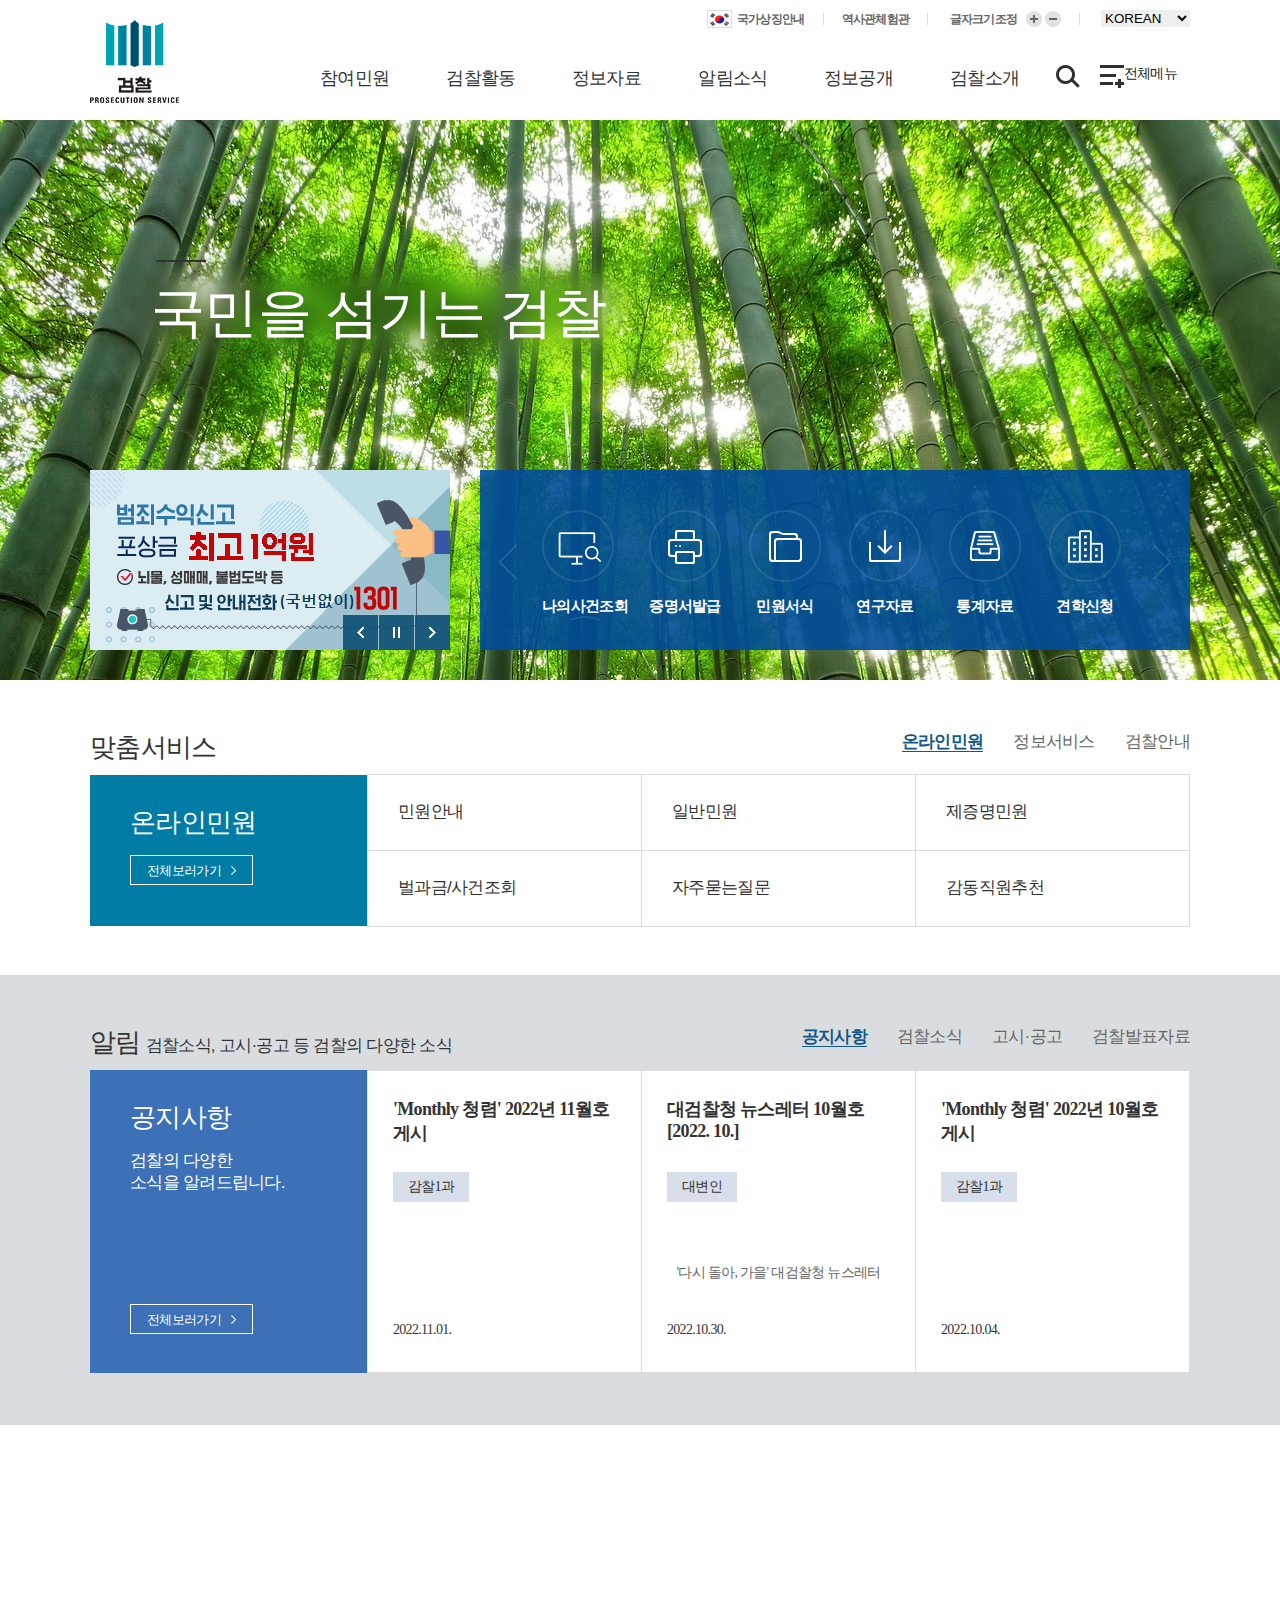
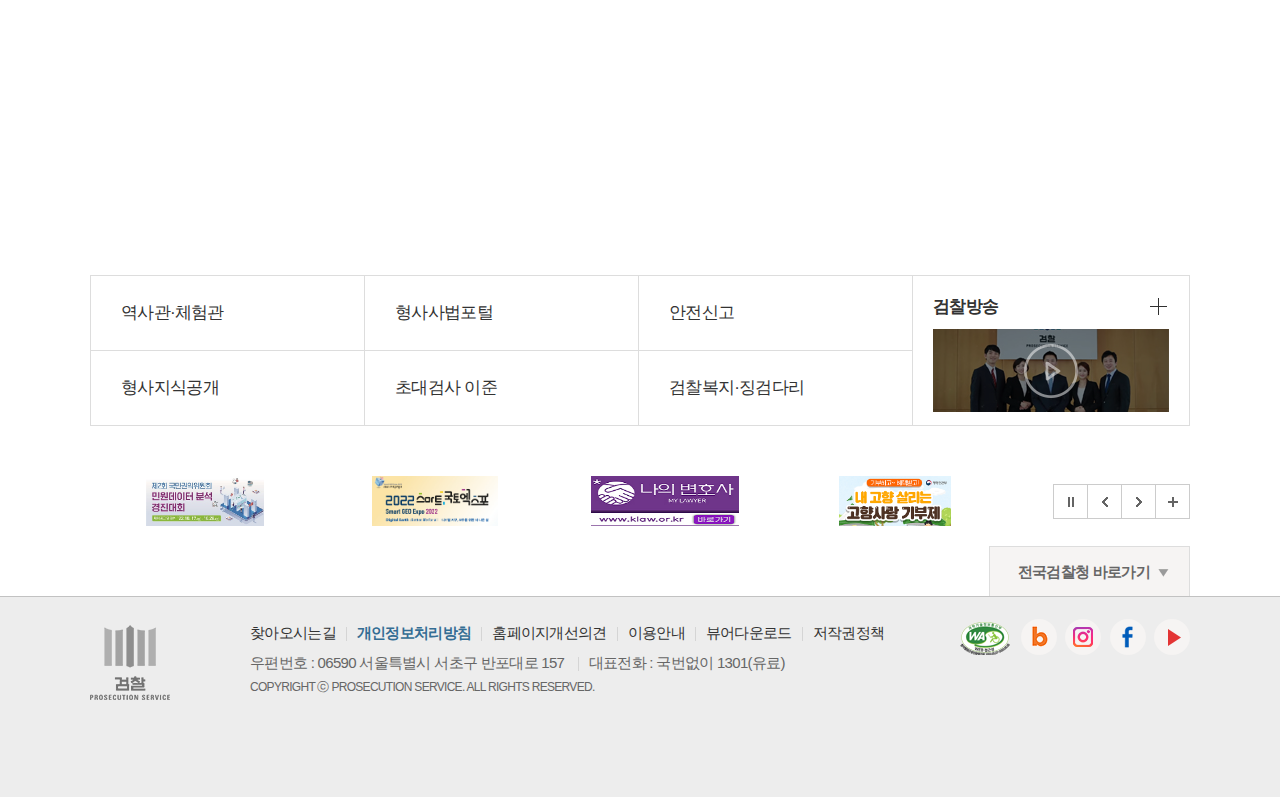
==== commit fadc4ae6: "js 수정중" ====
--- a/index.html
+++ b/index.html
@@ -1061,11 +1061,11 @@
 				<div class="siteList">
 					<div class="container">
 						<div class="open">
-							<a href="#">전국검찰청 바로가기</a>
+							<a href="javascript:">전국검찰청 바로가기</a>
 						</div>
 					</div>
 				</div>
-				<div class="popBox active">
+				<div class="popBox">
 					<div class="container">
 						<dl>
 							<dt>전국검찰청 바로가기</dt>
--- a/css/style.css
+++ b/css/style.css
@@ -79,8 +79,9 @@
 .btnIn .btn.search{top: 65px; right: 110px;}
 .btnIn .btn a{display: block; width: 24px; height: 23px; text-indent: -9999px; overflow: hidden;}
 .btnIn .btn.search a{background: url(../img/btn_sch.png) no-repeat top left;}
-
-.schWrap{width: 100%; height: 143px; background: #fff; position: absolute; top: 120px; left: 0; z-index: 999; border-top: 2px solid #346d94; border-bottom: 1px solid #c0c0c0; opacity: 0;}
+.btnIn .btn.search a.close{background: url(../img/btn_schon.png) no-repeat top left;}
+
+.schWrap{width: 100%; height: 143px; background: #fff; position: absolute; top: 120px; left: 0; z-index: 999; border-top: 2px solid #346d94; border-bottom: 1px solid #c0c0c0; display: none; opacity: 0;}
 .schWrap .schArea{position: relative; padding-top: 45px;}
 .schWrap .schArea>label{display: inline-block; padding-right: 20px; font-size: 18px; line-height: 50px;font-weight: bold; vertical-align: middle;}
 .schWrap .schArea>div{display: inline-block; width: 430px; height: 50px; position: relative; border: 2px solid #5d92af; border-radius: 25px; background: #f0f0f0; padding: 0 75px 0 28px; box-sizing: border-box;}
@@ -89,13 +90,13 @@
 
 /* 전체메뉴 */
 .btnIn .btn.allmenu{top: 65px; right: 30px; width: 60px;}
-.btnIn .btn.allmenu a{background: url(../img/btn_allmenu4.png)no-repeat top left; text-indent: -9px; width: 80px; padding-left: 30px; box-sizing: border-box;}
-
-
-.allMenuWrap{display: none; position: fixed; z-index: 100; top: 0; right: 0; left: 0; bottom: 0; width: 100%; opacity: 0;}
-.allMenuWrap .allMenuDim{position: absolute; z-index: 101; top: 0; right: 0; left: 0; bottom: 0; width: 100%; background: rgba(0,0,0,.8); opacity: .2;}
-
-.allMenuWrap .allMenuBox{position: absolute; z-index: 102; top: 0; right: 0; bottom: 0; width: 1100px; border-left: 1px solid #d0d0d0; background: #fff;}
+.btnIn .btn.allmenu a{background: url(../img/btn_allmenu4.png)no-repeat top left; text-indent: -9px; width: 80px; padding-left: 30px; box-sizing: border-box;cursor: pointer;}
+
+
+.allMenuWrap{display: none; position: fixed; z-index: 100; top: 0; right: 0; left: 0; bottom: 0;}
+.allMenuWrap .allMenuDim{position: absolute; z-index: 101; top: 0; right: 0; left: 0; bottom: 0; width: 100%; background: rgba(0,0,0,.2); opacity: 0;}
+
+.allMenuWrap .allMenuBox{position: absolute; z-index: 102; top: 0; right: -100%; bottom: 0; width: 1100px; border-left: 1px solid #d0d0d0; background: #fff;}
 .allMenuWrap .allMenuBox dt{height: 86px; padding: 10px 0 0 50px; border-bottom: 2px solid #346d94; box-sizing: border-box;text-align: left;}
 .allMenuWrap .allMenuBox dt span{ display: inline-block; width: 68px; height: 63px; background: url(../img/bg_allmenutit.png); overflow: hidden; text-indent: -999px;}
 .allMenuWrap .allMenuBox dd{padding: 50px 45px 50px 50px; box-sizing: border-box;}
@@ -268,13 +269,11 @@
 .ctrl>.rlPlus{background: #fff url(../img/btn_relationMore.png)no-repeat center center;}
 
 /* 하단전체메뉴 */
-.main_cont5{width: 100%;
-    background: #f7f4f3 url(../img/bg_sitewrap.png) repeat-x 0 0;}
 .siteList{width: 100%;}
 .siteList .open{width: 100%; height: 50px; position: relative;}
 .siteList .open>a{display: inline-block; font-size: 15px; color: #666; border: 1px solid #ddd; border-bottom: 0; padding: 0 20px 0 28px; height: 49px; line-height: 49px; background: #f6f4f3; font-weight: bold; position: absolute; top: 0; right: 0;}
 .siteList .open>a::after{content: ""; display: inline-block; background: url(../img/bg_sitebtn.png) no-repeat top left; width: 11px;height: 8px;margin-left: 8px;vertical-align: middle;}
-.popBox{width: 100%; height: 1400px; background: #f6f4f3;}
+.popBox{width: 100%; height: 1400px; background: #f6f4f3; border-top: 1px solid #ddd; display: none;}
 .popBox dl dt{display: none;}
 .popBox dl dd .site{width: 100%; text-align: left; position: relative;}
 .popBox dl dd .site > li{padding: 40px 0 10px 0; border-top: 1px solid #ddd; position: relative;}
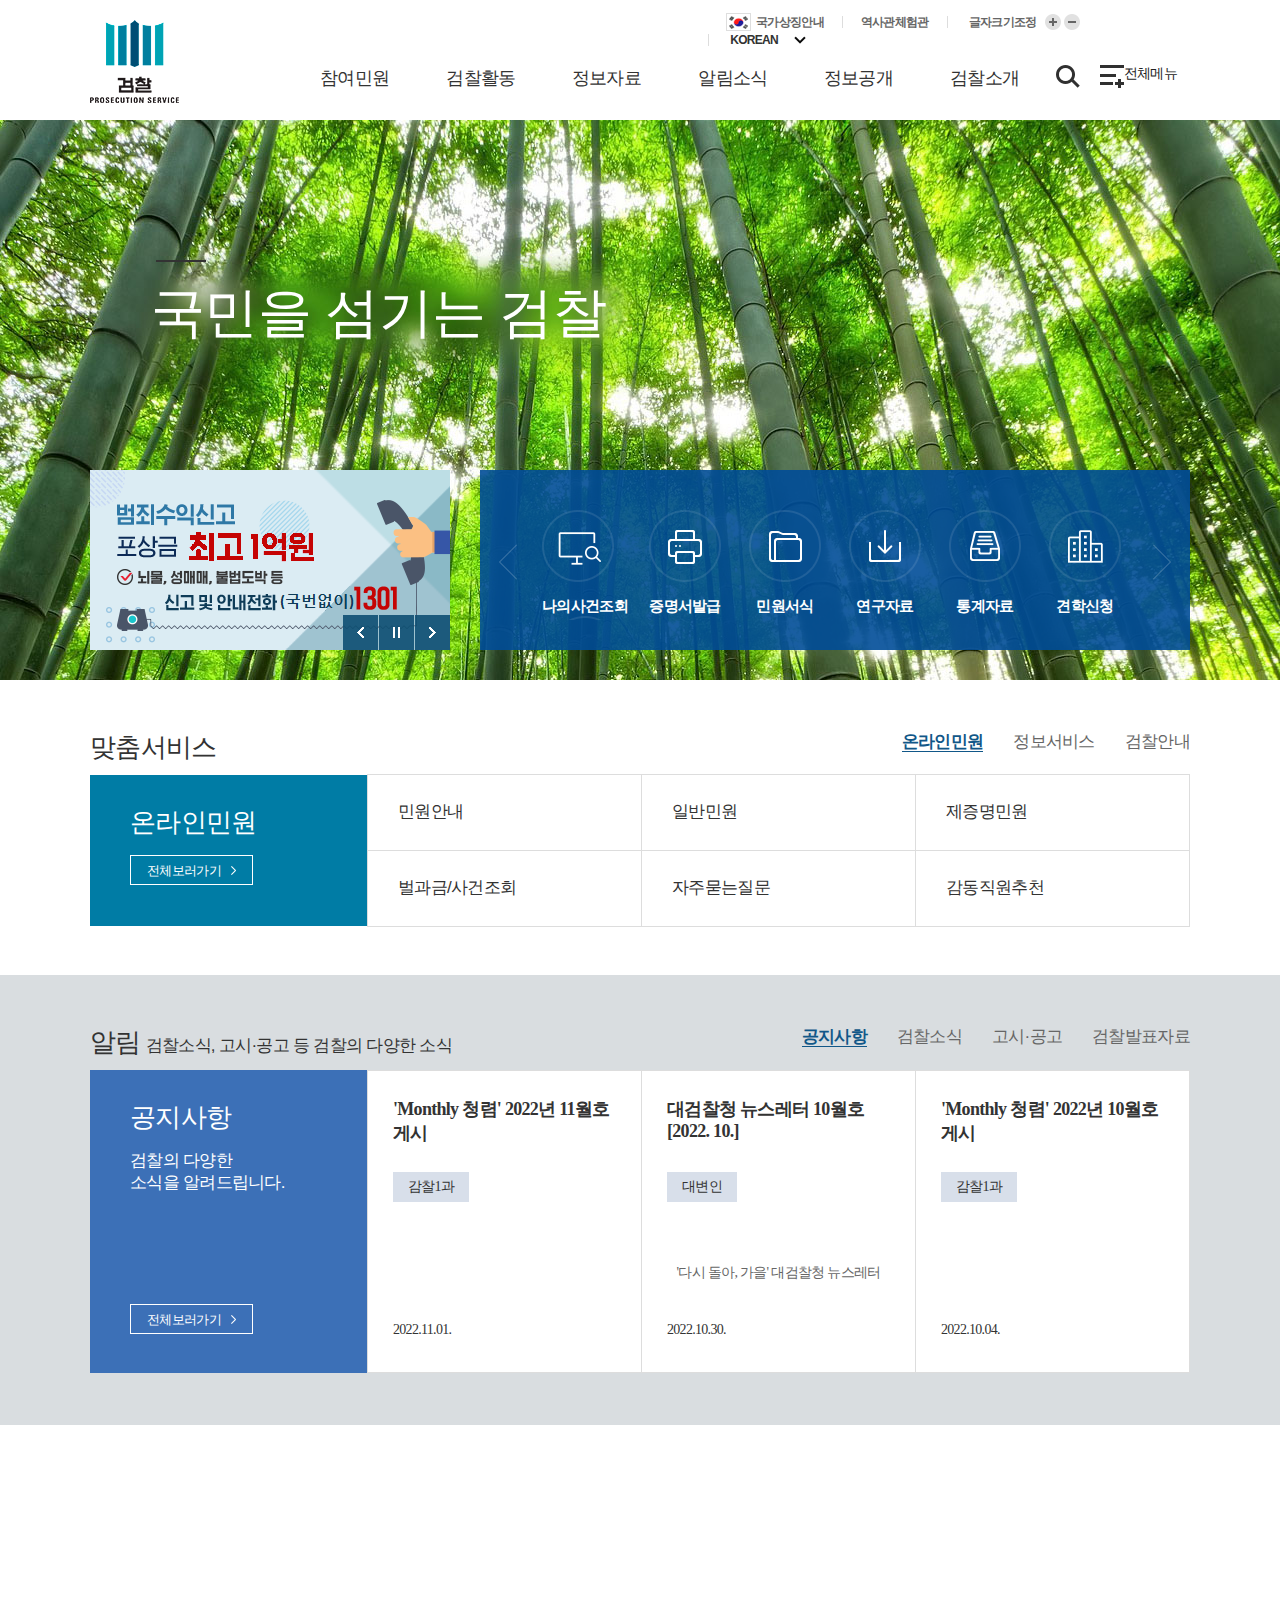
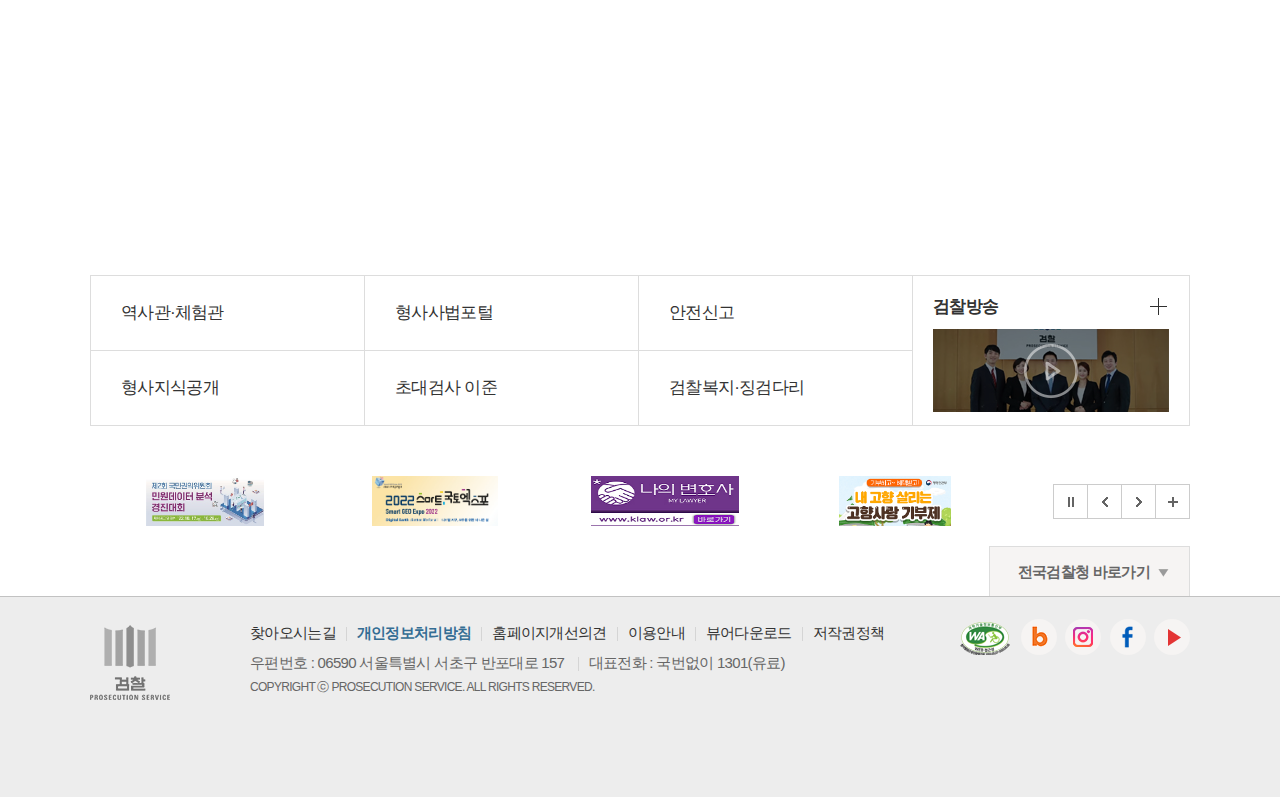
==== commit 514e03d0: "메인페이지 완성" ====
--- a/index.html
+++ b/index.html
@@ -46,12 +46,16 @@
 							<a href="javascript:" class="zoom-out">글자크기 더 작게</a>
 						</li>
 						<li>
-							<select name="lgSelect" id="lgSelect" title="언어선택">
-								<option value="korean">korean</option>
-								<option value="english">english</option>
-								<option value="chinese">chinese</option>
-								<option value="japanese">japanese</option>
-							</select>
+							<div class="language">
+								<span><a href="javascript:">KOREAN</a></span>
+								<div class="languageBox">
+									<span><a href="javascript:" class="now">KOREAN</a></span>
+									<span><a href="javascript:">ENGLISH</a></span>
+									<span><a href="javascript:">CHINESE</a></span>
+									<span><a href="javascript:">JAPANESE</a></span>
+								</div>
+							</div>
+							
 						</li>
 					</ul>
 				</div>
--- a/css/style.css
+++ b/css/style.css
@@ -18,8 +18,7 @@
 .header{background: #fff; text-align: center;}
 /* 메뉴영역 */
 .logo{float: left; width: 89px; height: 83px; margin-top: 20px;}
-.top{position: relative; top: 10px;}
-.top>ul{float: right;}
+.top>ul{width: 500px; float: right; margin-top: 13px;}
 .top>ul>li{float: left;}
 .top>ul>li::before{display: inline-block; content: ""; width: 1px; height: 12px; background: #ddd; margin: 0 18px; vertical-align: middle;}
 .top>ul>li:first-child::before{width: 0; height: 0;}
@@ -39,10 +38,19 @@
 }
 .top>ul>li.zoom>a.zoom-out{background: url(../img/btn_fontsize.png) no-repeat left bottom;}
 
-
-.top>ul>li>#lgSelect{outline: none; border: none; text-transform: uppercase;}
-.top>ul>li>#lgSelect option{text-transform: uppercase;}
-.top>ul>li>a, .top>ul>li>span{display: inline-block; font-size: 12px; color: #666; font-weight: bold;}
+/* 언어선택 */
+
+.language{display: inline-block; position: relative; }
+.language a{display: inline-block; width: 90px; text-align: left;}
+.language>span>a{background: url(../img/bg_lang.png) no-repeat 64px 3px; font-size: 12px; color: #333; font-weight: bold;}
+.languageBox{display: none; width: 95px; height: auto; background: #fff; position: absolute; z-index: 1000; top: -10px; left: -10px; padding: 9px; box-sizing: border-box; border: 1px solid #346d94;}
+.languageBox span{display: block; width: 90px; margin-bottom: 5px; color: #666;}
+.languageBox span:last-child{ margin-bottom: 0;}
+.languageBox a{color: #666;}
+.languageBox a.now{background: url(../img/bg_langon.png) no-repeat 64px 3px; color: #346d94;}
+.languageBox span:not(:first-child):hover a{ text-decoration: underline;}
+
+.top>ul>li>a, .top>ul>li span{display: inline-block; font-size: 12px; color: #666; font-weight: bold;}
 
 /* 메뉴 */
 .gnbWrap{position: absolute; top: 68px; left: 0; right: 0; width: 100%;}
@@ -78,10 +86,10 @@
 .btnIn .btn{position: absolute; z-index: 9;}
 .btnIn .btn.search{top: 65px; right: 110px;}
 .btnIn .btn a{display: block; width: 24px; height: 23px; text-indent: -9999px; overflow: hidden;}
-.btnIn .btn.search a{background: url(../img/btn_sch.png) no-repeat top left;}
+.btnIn .btn.search a{background: url(../img/btn_sch.png) no-repeat top left; transition: .5s;}
 .btnIn .btn.search a.close{background: url(../img/btn_schon.png) no-repeat top left;}
 
-.schWrap{width: 100%; height: 143px; background: #fff; position: absolute; top: 120px; left: 0; z-index: 999; border-top: 2px solid #346d94; border-bottom: 1px solid #c0c0c0; display: none; opacity: 0;}
+.schWrap{width: 100%; height: 143px; background: #fff; position: absolute; top: 120px; left: 0; z-index: 999; border-top: 2px solid #346d94; border-bottom: 1px solid #c0c0c0; display: none; }
 .schWrap .schArea{position: relative; padding-top: 45px;}
 .schWrap .schArea>label{display: inline-block; padding-right: 20px; font-size: 18px; line-height: 50px;font-weight: bold; vertical-align: middle;}
 .schWrap .schArea>div{display: inline-block; width: 430px; height: 50px; position: relative; border: 2px solid #5d92af; border-radius: 25px; background: #f0f0f0; padding: 0 75px 0 28px; box-sizing: border-box;}
